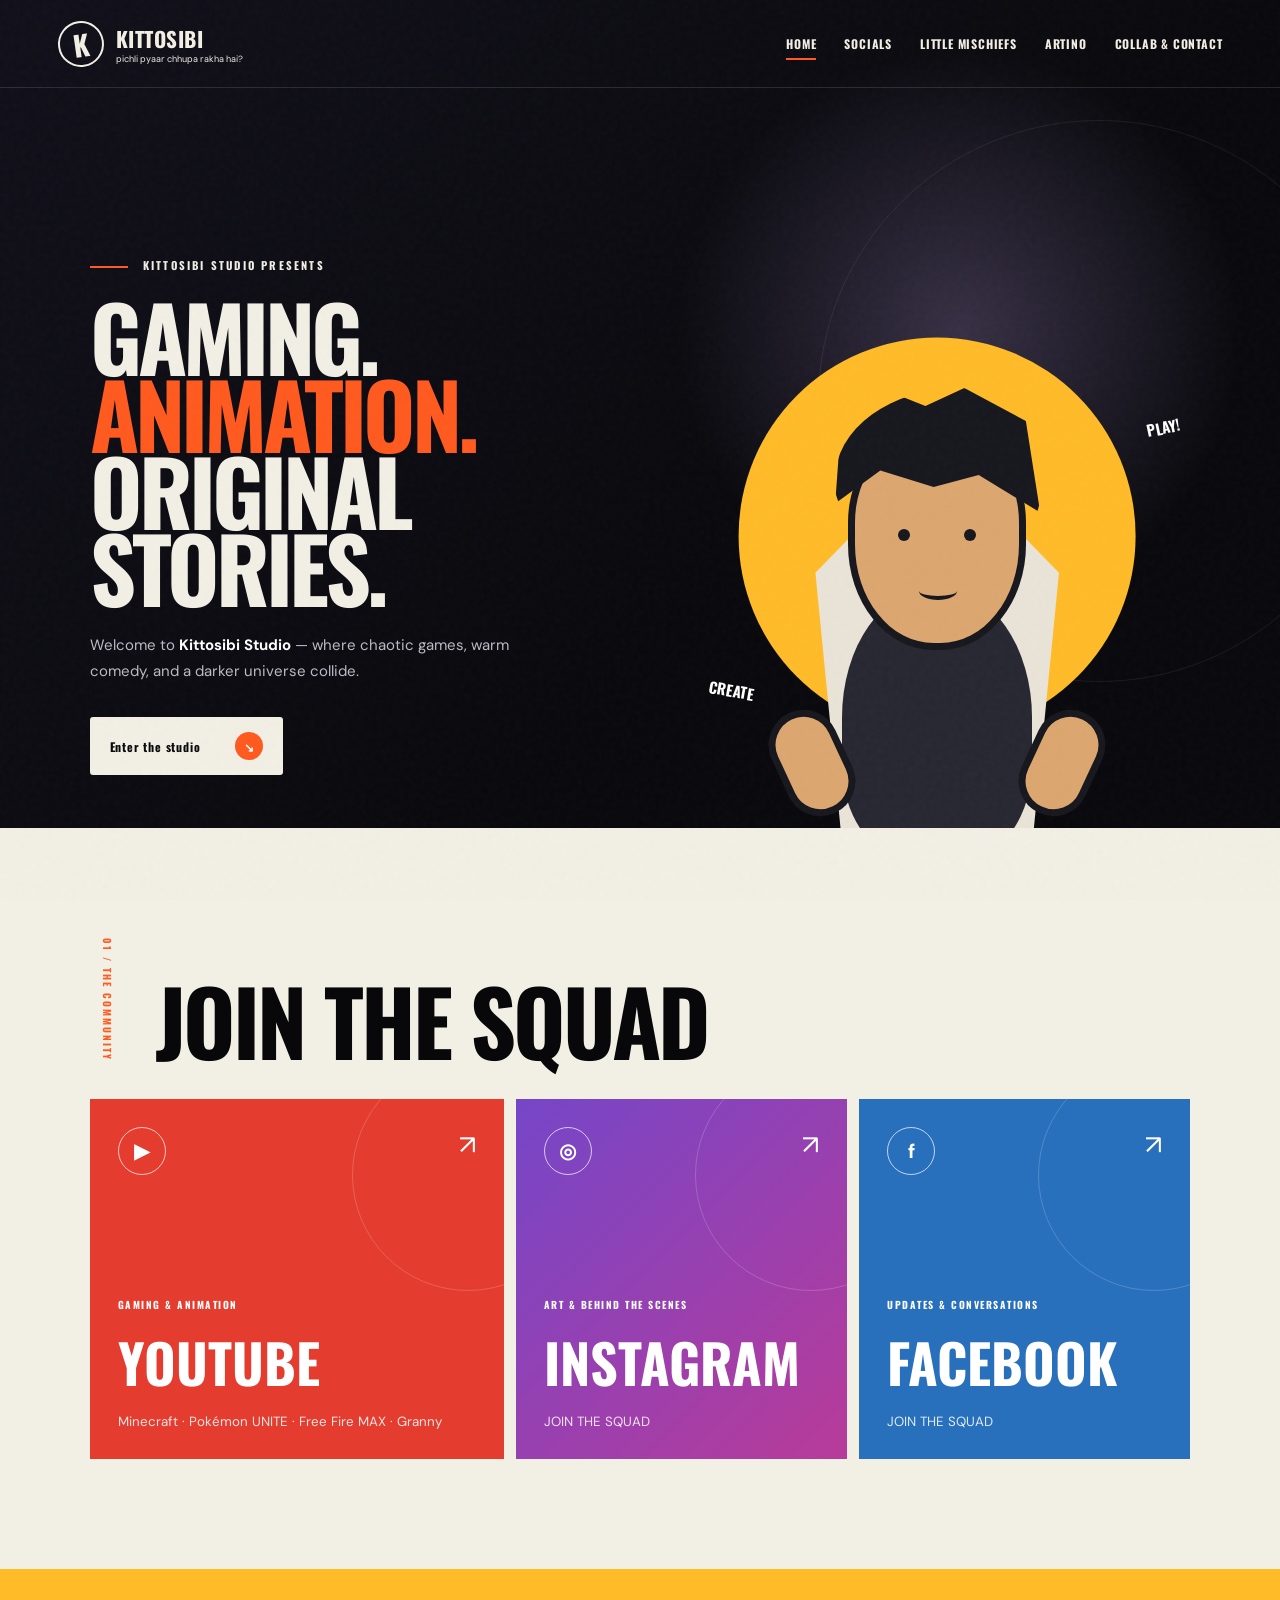
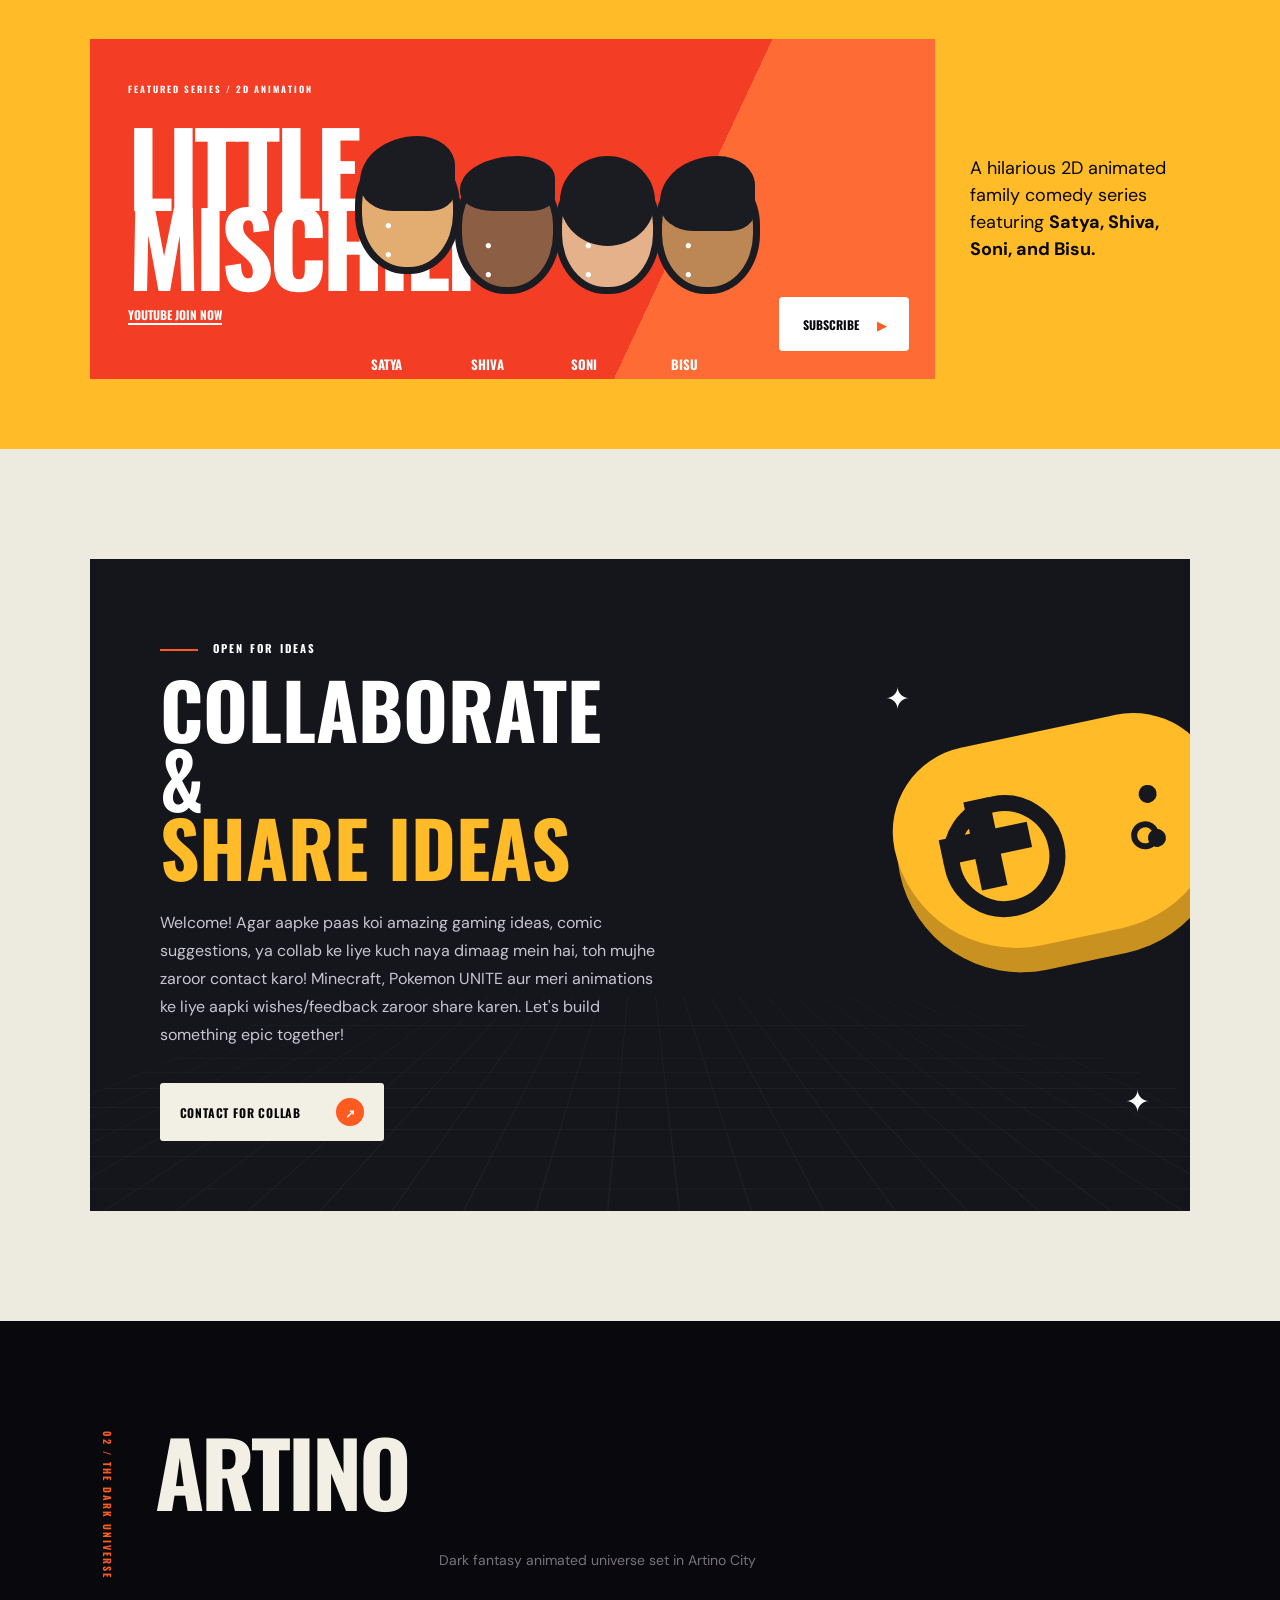
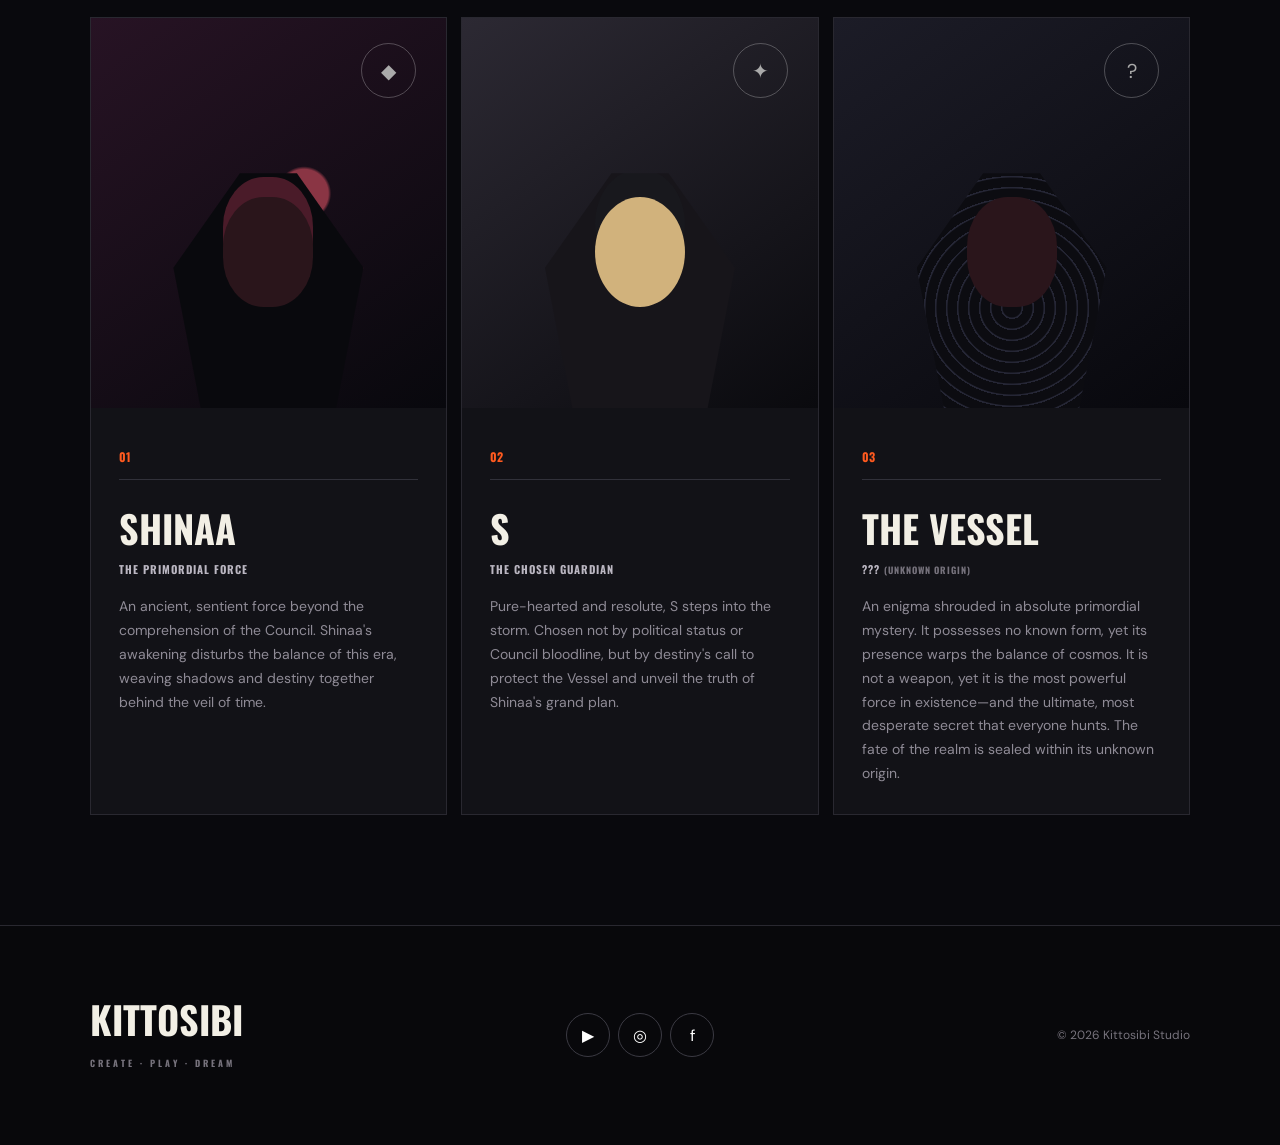
==== index.html @ 73ab4516 "Create a complete responsive KittoSibi Studio portfolio website" ====
<!DOCTYPE html>
<html lang="en">
<head>
  <meta charset="UTF-8" />
  <meta name="viewport" content="width=device-width, initial-scale=1.0" />
  <meta name="theme-color" content="#08080b" />
  <meta name="description" content="Kittosibi Studio — gaming, 2D animation and original dark-fantasy stories." />
  <title>KittoSibi Studio</title>
  <link rel="preconnect" href="https://fonts.googleapis.com">
  <link rel="preconnect" href="https://fonts.gstatic.com" crossorigin>
  <link href="https://fonts.googleapis.com/css2?family=DM+Sans:wght@400;500;600;700&family=Oswald:wght@500;600;700&display=swap" rel="stylesheet">
  <link rel="stylesheet" href="styles.css" />
</head>
<body>
  <div class="noise" aria-hidden="true"></div>
  <header class="header" id="top">
    <a class="brand" href="#home" aria-label="KittoSibi home">
      <span class="brand-mark">K</span>
      <span class="brand-copy"><strong>KittoSibi</strong><small>pichli pyaar chhupa rakha hai?</small></span>
    </a>
    <button class="menu-button" type="button" aria-label="Open navigation" aria-expanded="false"><span></span><span></span></button>
    <nav class="nav" aria-label="Primary navigation">
      <a class="active" href="#home">Home</a>
      <a href="#socials">Socials</a>
      <a href="#mischiefs">Little Mischiefs</a>
      <a href="#artino">Artino</a>
      <a href="#collab">Collab &amp; Contact</a>
    </nav>
  </header>

  <main>
    <section class="hero" id="home">
      <div class="hero-orb orb-one"></div><div class="hero-orb orb-two"></div>
      <div class="hero-copy reveal">
        <p class="eyebrow"><span></span> Kittosibi Studio presents</p>
        <h1>GAMING.<br><em>ANIMATION.</em><br>ORIGINAL STORIES.</h1>
        <p class="hero-intro">Welcome to <strong>Kittosibi Studio</strong> — where chaotic games, warm comedy, and a darker universe collide.</p>
        <a class="pill-button" href="#socials">Enter the studio <b>↘</b></a>
      </div>
      <div class="hero-art reveal" aria-label="Illustrated studio character">
        <div class="sun"></div>
        <div class="portrait">
          <div class="hair"></div><div class="face"><span class="eye left"></span><span class="eye right"></span><span class="smile"></span></div>
          <div class="hood"></div>
          <div class="hand hand-left"></div><div class="hand hand-right"></div>
        </div>
        <span class="scribble s1">PLAY!</span><span class="scribble s2">CREATE</span>
      </div>
    </section>

    <section class="socials section" id="socials">
      <div class="section-heading reveal"><p>01 / THE COMMUNITY</p><h2>JOIN THE SQUAD</h2></div>
      <div class="social-grid">
        <a class="social-card youtube reveal" href="https://www.youtube.com/" target="_blank" rel="noopener" aria-label="Kittosibi on YouTube">
          <div class="card-top"><span class="social-icon">▶</span><span class="arrow">↗</span></div>
          <div><p>Gaming &amp; animation</p><h3>YOUTUBE</h3><small>Minecraft · Pokémon UNITE · Free Fire MAX · Granny</small></div>
        </a>
        <a class="social-card instagram reveal" href="https://www.instagram.com/" target="_blank" rel="noopener" aria-label="Kittosibi on Instagram">
          <div class="card-top"><span class="social-icon">◎</span><span class="arrow">↗</span></div>
          <div><p>Art &amp; behind the scenes</p><h3>INSTAGRAM</h3><small>JOIN THE SQUAD</small></div>
        </a>
        <a class="social-card facebook reveal" href="https://www.facebook.com/" target="_blank" rel="noopener" aria-label="Kittosibi on Facebook">
          <div class="card-top"><span class="social-icon">f</span><span class="arrow">↗</span></div>
          <div><p>Updates &amp; conversations</p><h3>FACEBOOK</h3><small>JOIN THE SQUAD</small></div>
        </a>
      </div>
    </section>

    <section class="mischiefs" id="mischiefs">
      <div class="mischief-poster reveal">
        <div class="poster-copy"><p>FEATURED SERIES / 2D ANIMATION</p><h2>LITTLE<br>MISCHIEFS</h2><span>YouTube join now</span></div>
        <div class="poster-faces" aria-hidden="true">
          <div class="mini-character satya"><i></i><b>Satya</b></div><div class="mini-character shiva"><i></i><b>Shiva</b></div><div class="mini-character soni"><i></i><b>Soni</b></div><div class="mini-character bisu"><i></i><b>Bisu</b></div>
        </div>
        <a class="subscribe-button" href="https://www.youtube.com/" target="_blank" rel="noopener">SUBSCRIBE <b>▶</b></a>
      </div>
      <p class="mischief-desc reveal">A hilarious 2D animated family comedy series featuring <strong>Satya, Shiva, Soni, and Bisu.</strong></p>
    </section>

    <section class="collab section" id="collab">
      <div class="collab-card reveal">
        <div class="game-grid" aria-hidden="true"></div>
        <div class="collab-content">
          <p class="eyebrow"><span></span> OPEN FOR IDEAS</p>
          <h2>COLLABORATE &amp;<br><em>SHARE IDEAS</em></h2>
          <p>Welcome! Agar aapke paas koi amazing gaming ideas, comic suggestions, ya collab ke liye kuch naya dimaag mein hai, toh mujhe zaroor contact karo! Minecraft, Pokemon UNITE aur meri animations ke liye aapki wishes/feedback zaroor share karen. Let's build something epic together!</p>
          <button class="light-button" id="open-contact" type="button">CONTACT FOR COLLAB <b>↗</b></button>
        </div>
        <div class="collab-visual" aria-hidden="true"><div class="controller"><span></span><i></i></div><div class="spark s-a">✦</div><div class="spark s-b">✦</div></div>
      </div>
    </section>

    <section class="artino section" id="artino">
      <div class="section-heading dark reveal"><p>02 / THE DARK UNIVERSE</p><h2>ARTINO</h2><span>Dark fantasy animated universe set in Artino City</span></div>
      <div class="story-grid">
        <article class="story-card reveal">
          <div class="story-art shinaa"><span class="rune">◆</span><div class="character-shadow"></div></div>
          <div class="story-info"><p>01</p><h3>SHINAA</h3><h4>The Primordial Force</h4><span>An ancient, sentient force beyond the comprehension of the Council. Shinaa's awakening disturbs the balance of this era, weaving shadows and destiny together behind the veil of time.</span></div>
        </article>
        <article class="story-card reveal">
          <div class="story-art guardian"><span class="rune">✦</span><div class="character-shadow"></div></div>
          <div class="story-info"><p>02</p><h3>S</h3><h4>The Chosen Guardian</h4><span>Pure-hearted and resolute, S steps into the storm. Chosen not by political status or Council bloodline, but by destiny's call to protect the Vessel and unveil the truth of Shinaa's grand plan.</span></div>
        </article>
        <article class="story-card reveal">
          <div class="story-art vessel"><span class="rune">?</span><div class="character-shadow unknown"></div></div>
          <div class="story-info"><p>03</p><h3>THE VESSEL</h3><h4>??? <small>(Unknown Origin)</small></h4><span>An enigma shrouded in absolute primordial mystery. It possesses no known form, yet its presence warps the balance of cosmos. It is not a weapon, yet it is the most powerful force in existence—and the ultimate, most desperate secret that everyone hunts. The fate of the realm is sealed within its unknown origin.</span></div>
        </article>
      </div>
    </section>
  </main>

  <footer>
    <div class="footer-brand"><span>Kittosibi</span><p>CREATE · PLAY · DREAM</p></div>
    <div class="footer-socials"><a href="https://www.youtube.com/" target="_blank" rel="noopener" aria-label="YouTube">▶</a><a href="https://www.instagram.com/" target="_blank" rel="noopener" aria-label="Instagram">◎</a><a href="https://www.facebook.com/" target="_blank" rel="noopener" aria-label="Facebook">f</a></div>
    <p class="copyright">© 2026 Kittosibi Studio</p>
  </footer>

  <dialog class="contact-modal" id="contact-modal">
    <button class="modal-close" type="button" aria-label="Close">×</button>
    <form id="contact-form">
      <p class="eyebrow"><span></span> START A PROJECT</p>
      <h2>LET'S BUILD<br><em>TOGETHER.</em></h2>
      <label>Name<input type="text" name="name" placeholder="Your name" required></label>
      <label>Email<input type="email" name="email" placeholder="you@example.com" required></label>
      <label>Idea<textarea name="message" rows="4" placeholder="Tell me about your idea..." required></textarea></label>
      <button class="light-button" type="submit">SEND THE IDEA <b>↗</b></button>
    </form>
  </dialog>
  <script src="script.js"></script>
</body>
</html>
---- styles.css ----
:root{--ink:#08080b;--cream:#f2efe5;--orange:#ff5a1f;--yellow:#ffbb28;--purple:#8b72ff;--green:#b9cf48}*{box-sizing:border-box}html{scroll-behavior:smooth}body{margin:0;font-family:'DM Sans',sans-serif;color:var(--cream);background:var(--ink);overflow-x:hidden}.noise{position:fixed;inset:0;pointer-events:none;opacity:.035;z-index:20;background-image:url("data:image/svg+xml,%3Csvg viewBox='0 0 180 180' xmlns='http://www.w3.org/2000/svg'%3E%3Cfilter id='n'%3E%3CfeTurbulence type='fractalNoise' baseFrequency='.9' numOctaves='3' stitchTiles='stitch'/%3E%3C/filter%3E%3Crect width='100%25' height='100%25' filter='url(%23n)' opacity='.8'/%3E%3C/svg%3E")}.header{height:88px;padding:0 4.5%;display:flex;align-items:center;justify-content:space-between;position:absolute;z-index:10;width:100%;border-bottom:1px solid rgba(255,255,255,.12)}.brand{color:var(--cream);text-decoration:none;display:flex;align-items:center;gap:12px}.brand-mark{width:46px;height:46px;border:2px solid var(--cream);display:grid;place-items:center;font:700 28px 'Oswald';border-radius:50%;transform:rotate(-8deg)}.brand-copy{display:flex;flex-direction:column}.brand-copy strong{font:700 21px 'Oswald';text-transform:uppercase;letter-spacing:.5px}.brand-copy small{font-size:9px;margin-top:-1px}.nav{display:flex;gap:28px}.nav a{color:var(--cream);text-decoration:none;text-transform:uppercase;font:700 12px 'Oswald';letter-spacing:.8px;position:relative}.nav a:after{content:'';position:absolute;left:0;right:100%;bottom:-8px;height:2px;background:var(--orange);transition:.25s}.nav a:hover:after,.nav a.active:after{right:0}.menu-button{display:none}.hero{min-height:720px;height:92vh;max-height:900px;padding:88px 7% 0;display:grid;grid-template-columns:54% 46%;position:relative;overflow:hidden;background:radial-gradient(circle at 75% 40%,#373045 0,transparent 26%),linear-gradient(135deg,#11101a,#09090d 62%)}.hero:before{content:'';position:absolute;width:560px;height:560px;border:1px solid rgba(255,255,255,.07);border-radius:50%;right:-100px;top:120px}.hero-copy{align-self:center;position:relative;z-index:2}.eyebrow{font:700 11px 'Oswald';letter-spacing:2.2px;text-transform:uppercase}.eyebrow span{display:inline-block;width:38px;height:2px;background:var(--orange);vertical-align:middle;margin-right:10px}.hero h1{font:700 clamp(62px,7vw,110px)/.86 'Oswald';margin:24px 0 28px;letter-spacing:-4px}.hero h1 em{font-style:normal;color:var(--orange)}.hero-intro{max-width:480px;color:#bdbac6;line-height:1.7;font-size:15px}.hero-intro strong{color:white}.pill-button,.light-button{display:inline-flex;align-items:center;justify-content:space-between;gap:35px;margin-top:18px;padding:15px 20px;border:0;border-radius:3px;background:var(--cream);color:var(--ink);text-decoration:none;font:700 12px 'Oswald';letter-spacing:.8px}.pill-button b,.light-button b{width:28px;height:28px;border-radius:50%;background:var(--orange);color:white;display:grid;place-items:center}.hero-art{position:relative;height:100%;align-self:end}.sun{position:absolute;width:min(31vw,430px);aspect-ratio:1;border-radius:50%;background:var(--yellow);left:50%;top:54%;transform:translate(-50%,-50%)}.portrait{position:absolute;width:330px;height:520px;left:50%;bottom:-10px;transform:translateX(-50%);z-index:2}.hood{position:absolute;z-index:1;width:290px;height:390px;left:20px;bottom:0;border-radius:48% 48% 12% 12%;background:#e9e4d7;clip-path:polygon(8% 32%,50% 0,92% 32%,83% 100%,17% 100%)}.hood:after{content:'';position:absolute;width:190px;height:270px;border-radius:48% 48% 35% 35%;background:#272731;left:50px;bottom:-20px}.face{position:absolute;z-index:3;width:178px;height:220px;left:76px;top:112px;border-radius:42% 42% 48% 48%;background:#dca66f;border:7px solid #17171e}.hair{position:absolute;z-index:4;width:205px;height:150px;left:63px;top:70px;border-radius:70% 45% 30% 40%;background:#17171e;clip-path:polygon(3% 20%,22% 0,44% 12%,63% 0,93% 22%,100% 83%,70% 58%,48% 66%,22% 55%,0 77%)}.eye{position:absolute;width:12px;height:12px;background:#17171e;border-radius:50%;top:92px}.eye.left{left:43px}.eye.right{right:43px}.smile{position:absolute;width:38px;height:18px;border-bottom:4px solid #17171e;border-radius:50%;left:64px;top:145px}.hand{position:absolute;z-index:5;width:70px;height:110px;background:#dca66f;border:7px solid #17171e;border-radius:50px}.hand-left{left:5px;bottom:20px;transform:rotate(-25deg)}.hand-right{right:5px;bottom:20px;transform:rotate(25deg)}.scribble{position:absolute;color:white;font:700 15px 'Oswald';transform:rotate(-12deg)}.s1{right:2%;top:35%}.s2{left:5%;bottom:20%;transform:rotate(10deg)}.section{padding:110px 7%}.section-heading{display:flex;align-items:end;gap:30px;margin-bottom:38px}.section-heading p{font:700 10px 'Oswald';letter-spacing:2px;color:var(--orange);writing-mode:vertical-rl}.section-heading h2{font:700 clamp(55px,7vw,92px)/.9 'Oswald';margin:0;letter-spacing:-3px}.socials{background:var(--cream);color:var(--ink)}.social-grid{display:grid;grid-template-columns:1.25fr 1fr 1fr;gap:12px}.social-card{height:360px;color:white;text-decoration:none;padding:28px;display:flex;flex-direction:column;justify-content:space-between;position:relative;overflow:hidden;transition:transform .35s,filter .35s}.social-card:hover{transform:translateY(-8px);filter:saturate(1.15)}.social-card:before{content:'';position:absolute;width:230px;height:230px;border:1px solid rgba(255,255,255,.18);border-radius:50%;right:-80px;top:-40px}.social-card.youtube{background:#e43d2f}.social-card.instagram{background:linear-gradient(135deg,#7546c8,#b83b99)}.social-card.facebook{background:#2970bc}.card-top{display:flex;justify-content:space-between}.social-icon{width:48px;height:48px;border:1px solid rgba(255,255,255,.7);border-radius:50%;display:grid;place-items:center;font-weight:700;font-size:20px}.arrow{font-size:27px}.social-card p{text-transform:uppercase;font:700 10px 'Oswald';letter-spacing:1.5px}.social-card h3{font:700 54px 'Oswald';margin:8px 0}.social-card small{opacity:.85}.mischiefs{background:var(--yellow);color:var(--ink);padding:70px 7%;display:grid;grid-template-columns:1fr 220px;gap:35px;align-items:center}.mischief-poster{min-height:340px;background:linear-gradient(115deg,#f43d25 0 68%,#ff6b34 68%);color:white;position:relative;display:flex;overflow:hidden}.poster-copy{padding:34px 38px;z-index:2}.poster-copy p{font:700 9px 'Oswald';letter-spacing:2px}.poster-copy h2{font:700 clamp(68px,8vw,105px)/.78 'Oswald';letter-spacing:-5px;margin:30px 0 18px}.poster-copy span{text-transform:uppercase;font:700 12px 'Oswald';border-bottom:2px solid white}.poster-faces{position:absolute;right:155px;bottom:-15px;display:flex;align-items:end}.mini-character{width:145px;height:250px;position:relative;margin-left:-45px}.mini-character i{position:absolute;z-index:2;width:105px;height:125px;top:25px;left:20px;border:7px solid #1b1b22;border-radius:45% 45% 48% 48%;background:#e3ad72}.mini-character i:before{content:'';position:absolute;width:95px;height:75px;background:#1b1b22;border-radius:70% 45% 30% 40%;left:-2px;top:-20px}.mini-character i:after{content:'•  •';position:absolute;left:22px;top:55px;font-size:22px;letter-spacing:20px}.mini-character b{position:absolute;bottom:20px;left:36px;font:700 13px 'Oswald';text-transform:uppercase}.satya{height:270px}.shiva i{background:#8c5e43}.shiva i:before{height:55px}.soni i{background:#e4b18a}.soni i:before{height:90px;border-radius:50%}.bisu i{background:#bd8655}.subscribe-button{position:absolute;right:26px;bottom:28px;width:130px;height:54px;border-radius:4px;background:white;color:var(--ink);display:flex;align-items:center;justify-content:center;gap:18px;text-decoration:none;font:700 12px 'Oswald';z-index:4}.subscribe-button b{color:var(--orange)}.mischief-desc{font-size:18px;line-height:1.5}.collab{background:#edeadf;color:var(--ink)}.collab-card{min-height:530px;position:relative;overflow:hidden;background:#15151c;color:white;display:grid;grid-template-columns:58% 42%}.game-grid{position:absolute;inset:0;opacity:.12;background-image:linear-gradient(rgba(255,255,255,.3) 1px,transparent 1px),linear-gradient(90deg,rgba(255,255,255,.3) 1px,transparent 1px);background-size:48px 48px;transform:perspective(500px) rotateX(55deg) scale(1.5);transform-origin:center bottom}.collab-content{padding:70px;position:relative;z-index:2}.collab-content h2{font:700 clamp(52px,6vw,82px)/.9 'Oswald';margin:18px 0 28px}.collab-content h2 em{color:var(--yellow);font-style:normal}.collab-content>p:not(.eyebrow){max-width:610px;color:#c9c6ce;line-height:1.75}.light-button{cursor:pointer}.collab-visual{position:relative}.controller{position:absolute;width:330px;height:210px;background:var(--yellow);border-radius:90px 90px 130px 130px;right:-35px;top:170px;transform:rotate(-12deg);box-shadow:0 25px 0 #c89120}.controller:before{content:'';position:absolute;width:90px;height:90px;border:16px solid #17171e;border-radius:50%;left:45px;top:54px}.controller:after{content:'';position:absolute;width:18px;height:18px;border-radius:50%;background:#17171e;right:62px;top:75px;box-shadow:0 45px #17171e}.controller span{position:absolute;width:26px;height:90px;left:77px;top:54px;background:#17171e}.controller span:after{content:'';position:absolute;width:90px;height:26px;left:-32px;top:32px;background:#17171e}.controller i{position:absolute;width:28px;height:28px;border:6px solid #17171e;border-radius:50%;right:68px;top:110px}.spark{position:absolute;font-size:30px;color:white}.s-a{right:280px;top:120px}.s-b{right:40px;bottom:90px}.artino{background:#09090d}.section-heading.dark{align-items:start}.section-heading.dark h2{color:var(--cream)}.section-heading.dark span{align-self:end;padding-bottom:10px;color:#77727c;font-size:14px}.story-grid{display:grid;grid-template-columns:repeat(3,1fr);gap:14px}.story-card{background:#121217;border:1px solid #292830;min-width:0}.story-art{height:390px;position:relative;overflow:hidden}.shinaa{background:radial-gradient(circle at 60% 45%,#8a3544 0 8%,transparent 9%),linear-gradient(145deg,#271324,#08080d)}.guardian{background:radial-gradient(circle at 50% 50%,#bda46e 0 5%,transparent 6%),linear-gradient(145deg,#2c2933,#0a0a0e)}.vessel{background:radial-gradient(circle at 50% 45%,#64677f 0 5%,transparent 6%),linear-gradient(145deg,#1c1c27,#08080d)}.rune{position:absolute;right:30px;top:25px;width:55px;height:55px;border:1px solid rgba(255,255,255,.25);display:grid;place-items:center;border-radius:50%;color:#aaa;font-size:20px}.character-shadow{position:absolute;width:190px;height:270px;left:50%;bottom:-35px;transform:translateX(-50%);background:#09090d;clip-path:polygon(35% 0,65% 0,100% 35%,82% 100%,18% 100%,0 35%);filter:drop-shadow(0 0 25px rgba(255,82,82,.25))}.character-shadow:before{content:'';position:absolute;width:90px;height:110px;left:50px;top:24px;border-radius:45%;background:#2a151b}.shinaa .character-shadow:before{box-shadow:0 -20px 0 #4a1b29}.guardian .character-shadow{background:#17151a}.guardian .character-shadow:before{background:#d1b27c;border-radius:50%;box-shadow:0 -28px 0 #18181d}.unknown{background:repeating-radial-gradient(circle,#0c0c11 0 9px,#252635 10px 11px);filter:none}.story-info{padding:28px;min-height:300px}.story-info>p{color:var(--orange);font:700 12px 'Oswald';border-bottom:1px solid #31313a;padding-bottom:14px}.story-info h3{font:700 38px 'Oswald';margin:20px 0 0}.story-info h4{color:#bbb7c2;text-transform:uppercase;font:700 11px 'Oswald';letter-spacing:1px;margin:5px 0 18px}.story-info h4 small{color:#77737d}.story-info span{color:#8f8b96;font-size:14px;line-height:1.7}footer{min-height:220px;padding:55px 7%;display:grid;grid-template-columns:1fr auto 1fr;align-items:center;border-top:1px solid #292830}.footer-brand>span{font:700 38px 'Oswald';text-transform:uppercase}.footer-brand p{font:700 9px 'Oswald';letter-spacing:3px;color:#77737d}.footer-socials{display:flex;gap:8px}.footer-socials a{width:44px;height:44px;border:1px solid #3b3a43;border-radius:50%;display:grid;place-items:center;color:white;text-decoration:none}.copyright{justify-self:end;color:#77737d;font-size:12px}.contact-modal{width:min(560px,calc(100% - 32px));border:0;padding:0;background:#15151c;color:white}.contact-modal::backdrop{background:rgba(0,0,0,.82);backdrop-filter:blur(8px)}.contact-modal form{padding:48px}.contact-modal h2{font:700 52px/.9 'Oswald';margin:18px 0 28px}.contact-modal h2 em{color:var(--orange);font-style:normal}.contact-modal label{display:block;color:#aaa7b1;font-size:12px;margin:14px 0}.contact-modal input,.contact-modal textarea{width:100%;margin-top:7px;border:1px solid #383840;background:#0d0d12;color:white;padding:14px;font:14px 'DM Sans';outline:none}.contact-modal input:focus,.contact-modal textarea:focus{border-color:var(--orange)}.modal-close{position:absolute;right:18px;top:14px;width:38px;height:38px;border:1px solid #44444d;border-radius:50%;background:transparent;color:white;font-size:24px;cursor:pointer}.reveal{opacity:0;transform:translateY(24px);transition:opacity .75s ease,transform .75s ease}.reveal.visible{opacity:1;transform:translateY(0)}@media(max-width:900px){.header{height:72px}.brand-copy small{display:none}.menu-button{display:flex;width:42px;height:42px;border:1px solid rgba(255,255,255,.25);border-radius:50%;background:transparent;align-items:center;justify-content:center;flex-direction:column;gap:6px}.menu-button span{width:17px;height:2px;background:white}.nav{display:none;position:absolute;top:72px;left:0;width:100%;background:#111116;padding:25px 7%;flex-direction:column}.nav.open{display:flex}.hero{height:auto;min-height:720px;grid-template-columns:1fr 42%;padding-left:5%;padding-right:5%}.hero h1{font-size:64px}.portrait{width:280px}.social-grid{grid-template-columns:1fr 1fr}.social-card.youtube{grid-column:1/-1}.mischiefs{grid-template-columns:1fr}.mischief-desc{max-width:500px}.collab-card{grid-template-columns:65% 35%}.collab-content{padding:45px}.story-grid{grid-template-columns:1fr}.story-card{display:grid;grid-template-columns:42% 58%}.story-art{height:360px}.story-info{min-height:360px}.footer-brand>span{font-size:30px}}@media(max-width:600px){.header{padding:0 20px}.hero{min-height:670px;display:block;padding:120px 20px 0}.hero h1{font-size:52px;letter-spacing:-2px}.hero-intro{max-width:330px}.hero-art{height:360px;width:60%;position:absolute;right:-25px;bottom:-25px;opacity:.48}.sun{width:300px}.portrait{height:400px;transform:translateX(-50%) scale(.72);transform-origin:bottom}.section{padding:75px 20px}.section-heading{gap:14px}.section-heading h2{font-size:52px}.social-grid{grid-template-columns:1fr}.social-card,.social-card.youtube{grid-column:auto;height:260px}.social-card h3{font-size:46px}.mischiefs{padding:30px 20px}.mischief-poster{min-height:390px}.poster-copy{padding:28px 22px}.poster-copy h2{font-size:65px}.poster-faces{right:20px;transform:scale(.75);transform-origin:bottom right}.subscribe-button{right:18px}.collab-card{display:block;min-height:650px}.collab-content{padding:38px 24px}.collab-content h2{font-size:48px}.collab-content>p:not(.eyebrow){font-size:14px}.collab-visual{position:absolute;right:-80px;bottom:-50px;width:300px;height:300px}.controller{width:260px;height:170px}.section-heading.dark{flex-wrap:wrap}.section-heading.dark span{width:100%;padding-left:42px}.story-card{display:block}.story-art{height:330px}.story-info{min-height:0}.story-info h3{font-size:34px}footer{grid-template-columns:1fr auto;padding:45px 20px}.copyright{grid-column:1/-1;justify-self:start}.contact-modal form{padding:42px 24px}.contact-modal h2{font-size:44px}}@media(prefers-reduced-motion:reduce){html{scroll-behavior:auto}.reveal{opacity:1;transform:none;transition:none}}
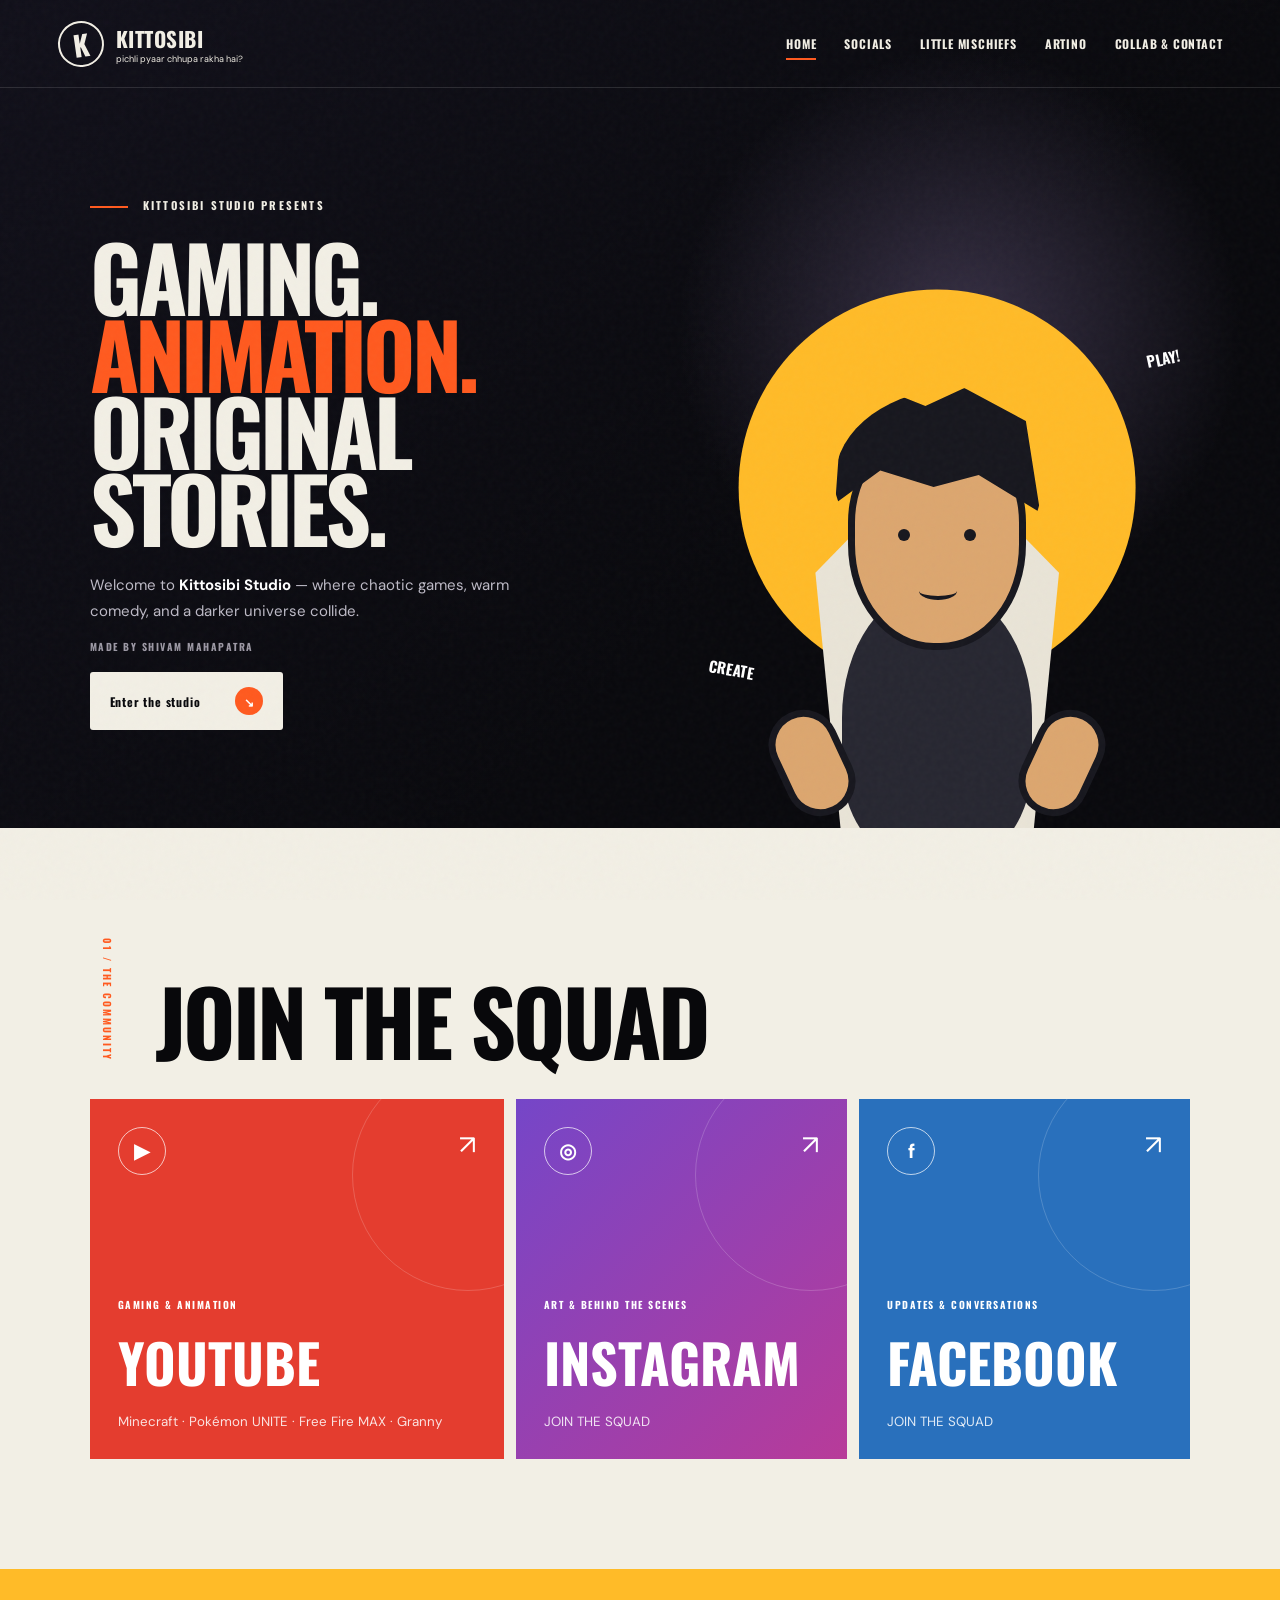
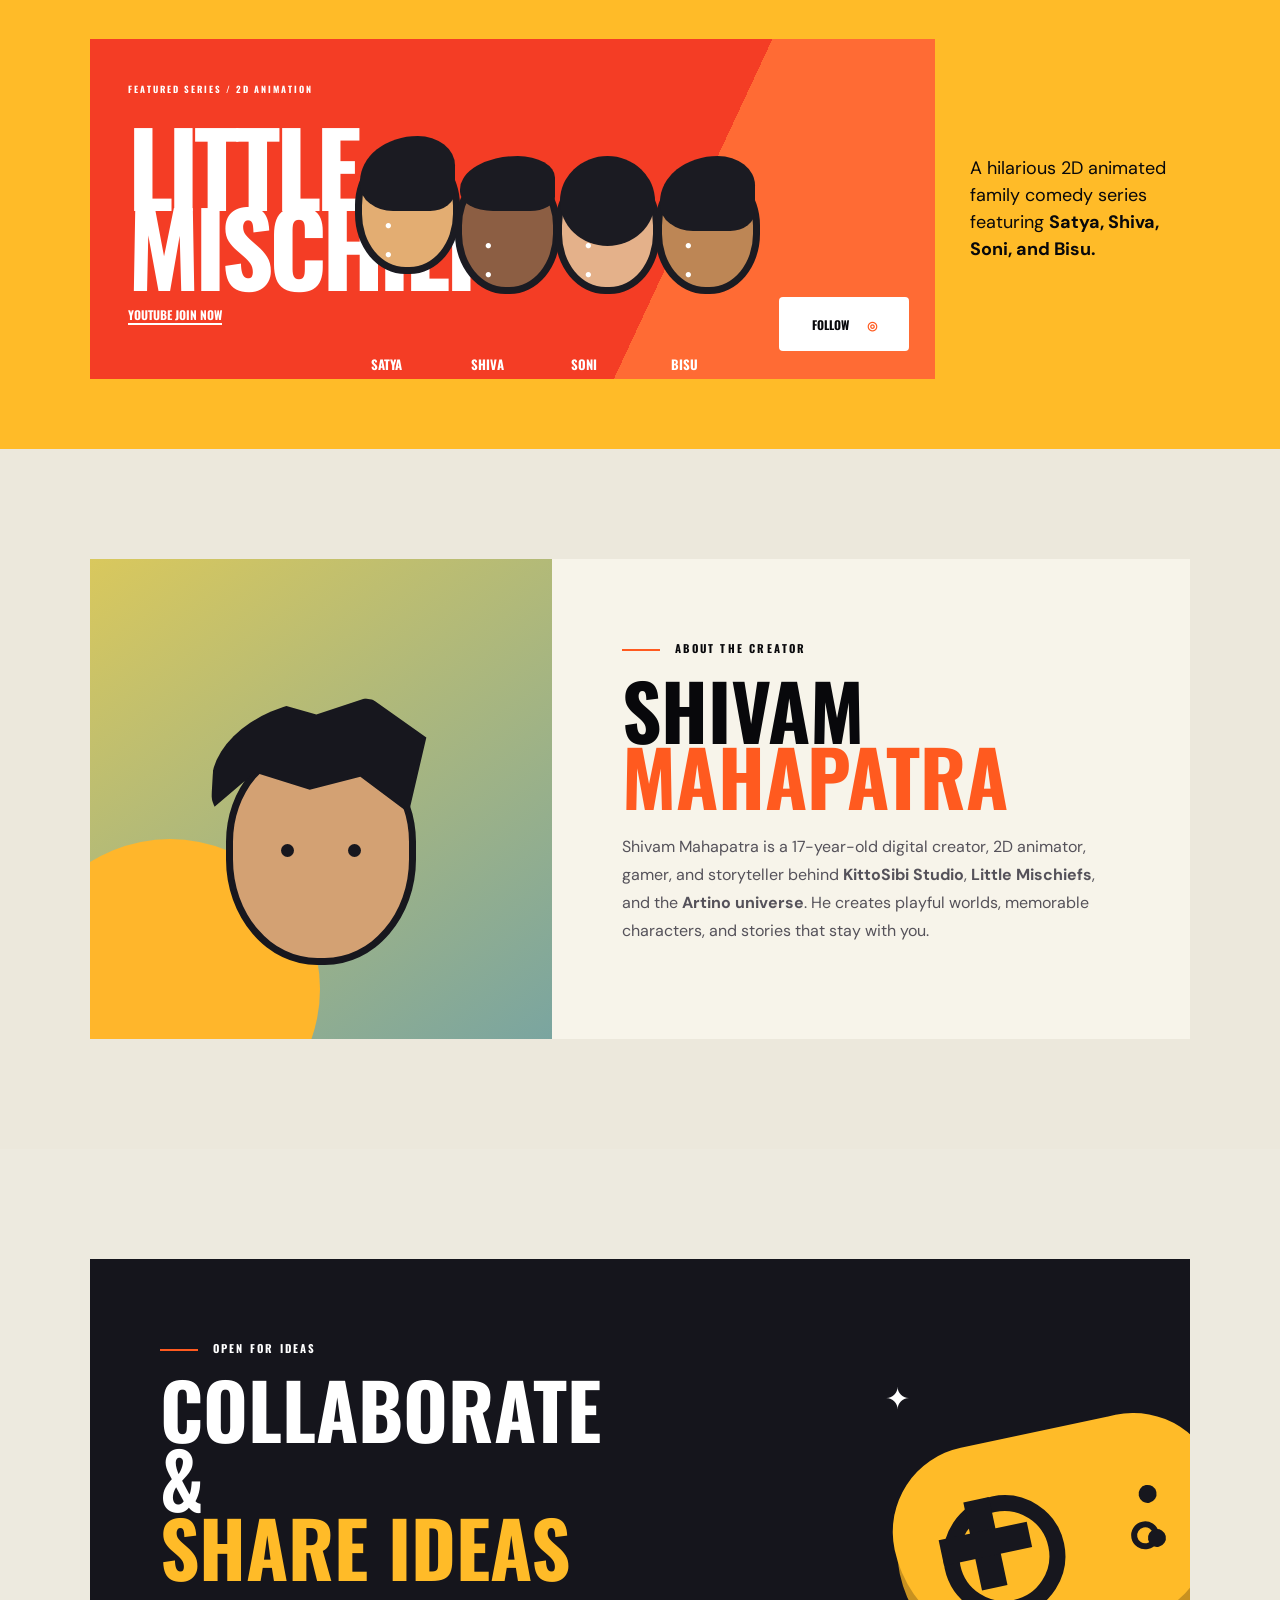
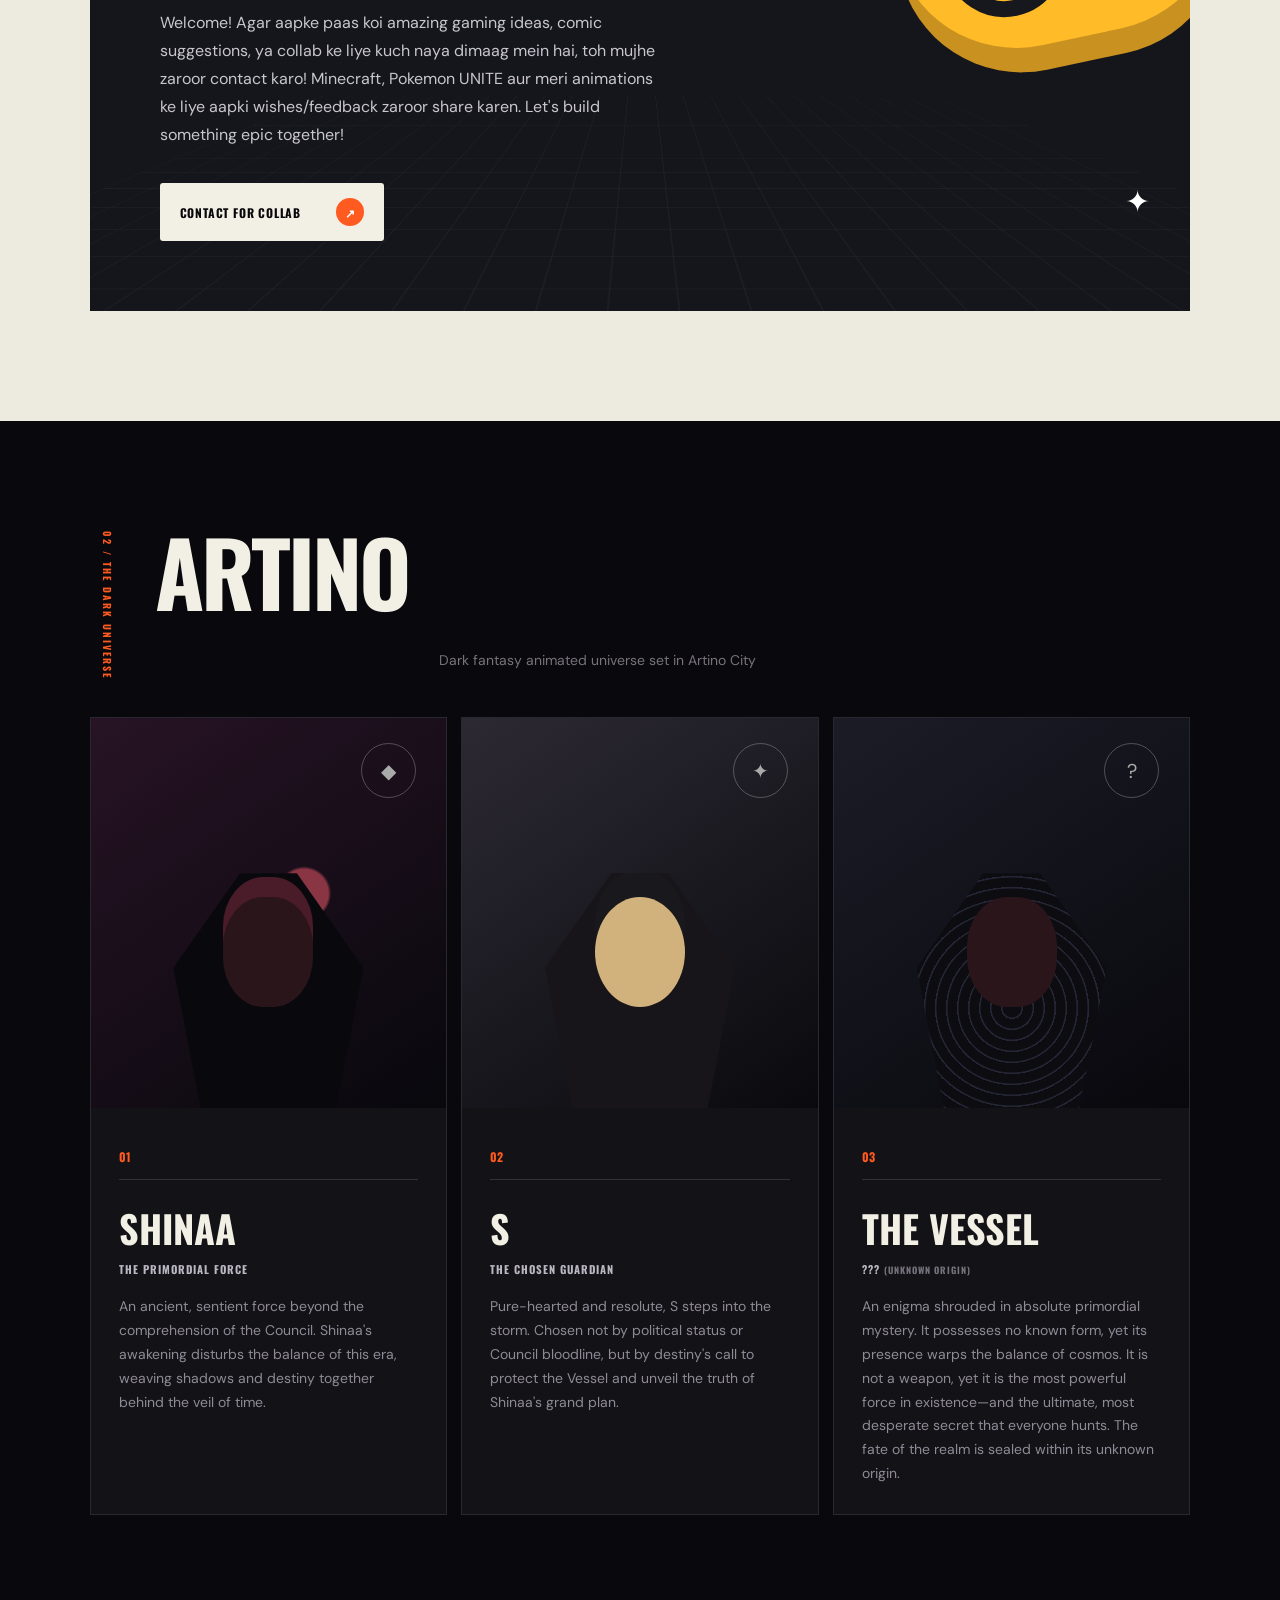
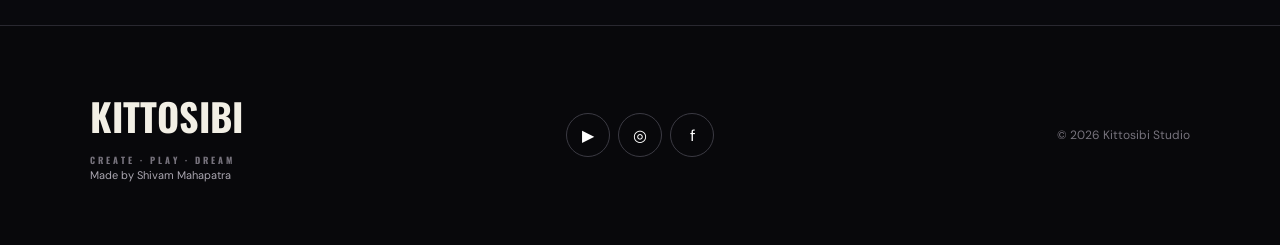
==== commit 019942ae: "Add creator section, update all requested links and contact fields" ====
--- a/index.html
+++ b/index.html
@@ -30,12 +30,12 @@
 
   <main>
     <section class="hero" id="home">
-      <div class="hero-orb orb-one"></div><div class="hero-orb orb-two"></div>
       <div class="hero-copy reveal">
         <p class="eyebrow"><span></span> Kittosibi Studio presents</p>
         <h1>GAMING.<br><em>ANIMATION.</em><br>ORIGINAL STORIES.</h1>
         <p class="hero-intro">Welcome to <strong>Kittosibi Studio</strong> — where chaotic games, warm comedy, and a darker universe collide.</p>
-        <a class="pill-button" href="#socials">Enter the studio <b>↘</b></a>
+        <p class="creator-credit">Made by Shivam Mahapatra</p>
+        <a class="pill-button" href="https://youtube.com/@kittosibi?si=qDBOcvq9oklUJZ8J" target="_blank" rel="noopener">Enter the studio <b>↘</b></a>
       </div>
       <div class="hero-art reveal" aria-label="Illustrated studio character">
         <div class="sun"></div>
@@ -51,15 +51,15 @@
     <section class="socials section" id="socials">
       <div class="section-heading reveal"><p>01 / THE COMMUNITY</p><h2>JOIN THE SQUAD</h2></div>
       <div class="social-grid">
-        <a class="social-card youtube reveal" href="https://www.youtube.com/" target="_blank" rel="noopener" aria-label="Kittosibi on YouTube">
+        <a class="social-card youtube reveal" href="https://youtube.com/@kittosibi?si=qDBOcvq9oklUJZ8J" target="_blank" rel="noopener" aria-label="Kittosibi on YouTube">
           <div class="card-top"><span class="social-icon">▶</span><span class="arrow">↗</span></div>
           <div><p>Gaming &amp; animation</p><h3>YOUTUBE</h3><small>Minecraft · Pokémon UNITE · Free Fire MAX · Granny</small></div>
         </a>
-        <a class="social-card instagram reveal" href="https://www.instagram.com/" target="_blank" rel="noopener" aria-label="Kittosibi on Instagram">
+        <a class="social-card instagram reveal" href="https://www.instagram.com/kittosibi?utm_source=qr&amp;lqvp=a3N6Znh2MTMza3Vo" target="_blank" rel="noopener" aria-label="Kittosibi on Instagram">
           <div class="card-top"><span class="social-icon">◎</span><span class="arrow">↗</span></div>
           <div><p>Art &amp; behind the scenes</p><h3>INSTAGRAM</h3><small>JOIN THE SQUAD</small></div>
         </a>
-        <a class="social-card facebook reveal" href="https://www.facebook.com/" target="_blank" rel="noopener" aria-label="Kittosibi on Facebook">
+        <a class="social-card facebook reveal" href="https://www.facebook.com/share/1AxgPjXWNH/" target="_blank" rel="noopener" aria-label="Kittosibi on Facebook">
           <div class="card-top"><span class="social-icon">f</span><span class="arrow">↗</span></div>
           <div><p>Updates &amp; conversations</p><h3>FACEBOOK</h3><small>JOIN THE SQUAD</small></div>
         </a>
@@ -72,9 +72,23 @@
         <div class="poster-faces" aria-hidden="true">
           <div class="mini-character satya"><i></i><b>Satya</b></div><div class="mini-character shiva"><i></i><b>Shiva</b></div><div class="mini-character soni"><i></i><b>Soni</b></div><div class="mini-character bisu"><i></i><b>Bisu</b></div>
         </div>
-        <a class="subscribe-button" href="https://www.youtube.com/" target="_blank" rel="noopener">SUBSCRIBE <b>▶</b></a>
+        <a class="subscribe-button" href="https://www.instagram.com/satya_mischiefs?dmpr=anEzZXFxNnp4ZXQz" target="_blank" rel="noopener">FOLLOW <b>◎</b></a>
       </div>
       <p class="mischief-desc reveal">A hilarious 2D animated family comedy series featuring <strong>Satya, Shiva, Soni, and Bisu.</strong></p>
+    </section>
+
+    <section class="about section" id="about">
+      <div class="about-card reveal">
+        <div class="about-art" aria-label="Stylized portrait of Shivam Mahapatra">
+          <div class="about-sun"></div>
+          <div class="about-avatar"><div class="avatar-hair"></div><div class="avatar-face"><i></i><i></i></div></div>
+        </div>
+        <div class="about-copy">
+          <p class="eyebrow"><span></span> ABOUT THE CREATOR</p>
+          <h2>SHIVAM<br><em>MAHAPATRA</em></h2>
+          <p>Shivam Mahapatra is a 17-year-old digital creator, 2D animator, gamer, and storyteller behind <strong>KittoSibi Studio</strong>, <strong>Little Mischiefs</strong>, and the <strong>Artino universe</strong>. He creates playful worlds, memorable characters, and stories that stay with you.</p>
+        </div>
+      </div>
     </section>
 
     <section class="collab section" id="collab">
@@ -110,8 +124,8 @@
   </main>
 
   <footer>
-    <div class="footer-brand"><span>Kittosibi</span><p>CREATE · PLAY · DREAM</p></div>
-    <div class="footer-socials"><a href="https://www.youtube.com/" target="_blank" rel="noopener" aria-label="YouTube">▶</a><a href="https://www.instagram.com/" target="_blank" rel="noopener" aria-label="Instagram">◎</a><a href="https://www.facebook.com/" target="_blank" rel="noopener" aria-label="Facebook">f</a></div>
+    <div class="footer-brand"><span>Kittosibi</span><p>CREATE · PLAY · DREAM</p><small>Made by Shivam Mahapatra</small></div>
+    <div class="footer-socials"><a href="https://youtube.com/@kittosibi?si=qDBOcvq9oklUJZ8J" target="_blank" rel="noopener" aria-label="YouTube">▶</a><a href="https://www.instagram.com/kittosibi?utm_source=qr&amp;lqvp=a3N6Znh2MTMza3Vo" target="_blank" rel="noopener" aria-label="Instagram">◎</a><a href="https://www.facebook.com/share/1AxgPjXWNH/" target="_blank" rel="noopener" aria-label="Facebook">f</a></div>
     <p class="copyright">© 2026 Kittosibi Studio</p>
   </footer>
 
@@ -122,6 +136,8 @@
       <h2>LET'S BUILD<br><em>TOGETHER.</em></h2>
       <label>Name<input type="text" name="name" placeholder="Your name" required></label>
       <label>Email<input type="email" name="email" placeholder="you@example.com" required></label>
+      <label>Mobile Number<input type="tel" name="mobile" placeholder="Your mobile number" required></label>
+      <label>Country<input type="text" name="country" placeholder="Your country" required></label>
       <label>Idea<textarea name="message" rows="4" placeholder="Tell me about your idea..." required></textarea></label>
       <button class="light-button" type="submit">SEND THE IDEA <b>↗</b></button>
     </form>
--- a/styles.css
+++ b/styles.css
@@ -1 +1 @@
-:root{--ink:#08080b;--cream:#f2efe5;--orange:#ff5a1f;--yellow:#ffbb28;--purple:#8b72ff;--green:#b9cf48}*{box-sizing:border-box}html{scroll-behavior:smooth}body{margin:0;font-family:'DM Sans',sans-serif;color:var(--cream);background:var(--ink);overflow-x:hidden}.noise{position:fixed;inset:0;pointer-events:none;opacity:.035;z-index:20;background-image:url("data:image/svg+xml,%3Csvg viewBox='0 0 180 180' xmlns='http://www.w3.org/2000/svg'%3E%3Cfilter id='n'%3E%3CfeTurbulence type='fractalNoise' baseFrequency='.9' numOctaves='3' stitchTiles='stitch'/%3E%3C/filter%3E%3Crect width='100%25' height='100%25' filter='url(%23n)' opacity='.8'/%3E%3C/svg%3E")}.header{height:88px;padding:0 4.5%;display:flex;align-items:center;justify-content:space-between;position:absolute;z-index:10;width:100%;border-bottom:1px solid rgba(255,255,255,.12)}.brand{color:var(--cream);text-decoration:none;display:flex;align-items:center;gap:12px}.brand-mark{width:46px;height:46px;border:2px solid var(--cream);display:grid;place-items:center;font:700 28px 'Oswald';border-radius:50%;transform:rotate(-8deg)}.brand-copy{display:flex;flex-direction:column}.brand-copy strong{font:700 21px 'Oswald';text-transform:uppercase;letter-spacing:.5px}.brand-copy small{font-size:9px;margin-top:-1px}.nav{display:flex;gap:28px}.nav a{color:var(--cream);text-decoration:none;text-transform:uppercase;font:700 12px 'Oswald';letter-spacing:.8px;position:relative}.nav a:after{content:'';position:absolute;left:0;right:100%;bottom:-8px;height:2px;background:var(--orange);transition:.25s}.nav a:hover:after,.nav a.active:after{right:0}.menu-button{display:none}.hero{min-height:720px;height:92vh;max-height:900px;padding:88px 7% 0;display:grid;grid-template-columns:54% 46%;position:relative;overflow:hidden;background:radial-gradient(circle at 75% 40%,#373045 0,transparent 26%),linear-gradient(135deg,#11101a,#09090d 62%)}.hero:before{content:'';position:absolute;width:560px;height:560px;border:1px solid rgba(255,255,255,.07);border-radius:50%;right:-100px;top:120px}.hero-copy{align-self:center;position:relative;z-index:2}.eyebrow{font:700 11px 'Oswald';letter-spacing:2.2px;text-transform:uppercase}.eyebrow span{display:inline-block;width:38px;height:2px;background:var(--orange);vertical-align:middle;margin-right:10px}.hero h1{font:700 clamp(62px,7vw,110px)/.86 'Oswald';margin:24px 0 28px;letter-spacing:-4px}.hero h1 em{font-style:normal;color:var(--orange)}.hero-intro{max-width:480px;color:#bdbac6;line-height:1.7;font-size:15px}.hero-intro strong{color:white}.pill-button,.light-button{display:inline-flex;align-items:center;justify-content:space-between;gap:35px;margin-top:18px;padding:15px 20px;border:0;border-radius:3px;background:var(--cream);color:var(--ink);text-decoration:none;font:700 12px 'Oswald';letter-spacing:.8px}.pill-button b,.light-button b{width:28px;height:28px;border-radius:50%;background:var(--orange);color:white;display:grid;place-items:center}.hero-art{position:relative;height:100%;align-self:end}.sun{position:absolute;width:min(31vw,430px);aspect-ratio:1;border-radius:50%;background:var(--yellow);left:50%;top:54%;transform:translate(-50%,-50%)}.portrait{position:absolute;width:330px;height:520px;left:50%;bottom:-10px;transform:translateX(-50%);z-index:2}.hood{position:absolute;z-index:1;width:290px;height:390px;left:20px;bottom:0;border-radius:48% 48% 12% 12%;background:#e9e4d7;clip-path:polygon(8% 32%,50% 0,92% 32%,83% 100%,17% 100%)}.hood:after{content:'';position:absolute;width:190px;height:270px;border-radius:48% 48% 35% 35%;background:#272731;left:50px;bottom:-20px}.face{position:absolute;z-index:3;width:178px;height:220px;left:76px;top:112px;border-radius:42% 42% 48% 48%;background:#dca66f;border:7px solid #17171e}.hair{position:absolute;z-index:4;width:205px;height:150px;left:63px;top:70px;border-radius:70% 45% 30% 40%;background:#17171e;clip-path:polygon(3% 20%,22% 0,44% 12%,63% 0,93% 22%,100% 83%,70% 58%,48% 66%,22% 55%,0 77%)}.eye{position:absolute;width:12px;height:12px;background:#17171e;border-radius:50%;top:92px}.eye.left{left:43px}.eye.right{right:43px}.smile{position:absolute;width:38px;height:18px;border-bottom:4px solid #17171e;border-radius:50%;left:64px;top:145px}.hand{position:absolute;z-index:5;width:70px;height:110px;background:#dca66f;border:7px solid #17171e;border-radius:50px}.hand-left{left:5px;bottom:20px;transform:rotate(-25deg)}.hand-right{right:5px;bottom:20px;transform:rotate(25deg)}.scribble{position:absolute;color:white;font:700 15px 'Oswald';transform:rotate(-12deg)}.s1{right:2%;top:35%}.s2{left:5%;bottom:20%;transform:rotate(10deg)}.section{padding:110px 7%}.section-heading{display:flex;align-items:end;gap:30px;margin-bottom:38px}.section-heading p{font:700 10px 'Oswald';letter-spacing:2px;color:var(--orange);writing-mode:vertical-rl}.section-heading h2{font:700 clamp(55px,7vw,92px)/.9 'Oswald';margin:0;letter-spacing:-3px}.socials{background:var(--cream);color:var(--ink)}.social-grid{display:grid;grid-template-columns:1.25fr 1fr 1fr;gap:12px}.social-card{height:360px;color:white;text-decoration:none;padding:28px;display:flex;flex-direction:column;justify-content:space-between;position:relative;overflow:hidden;transition:transform .35s,filter .35s}.social-card:hover{transform:translateY(-8px);filter:saturate(1.15)}.social-card:before{content:'';position:absolute;width:230px;height:230px;border:1px solid rgba(255,255,255,.18);border-radius:50%;right:-80px;top:-40px}.social-card.youtube{background:#e43d2f}.social-card.instagram{background:linear-gradient(135deg,#7546c8,#b83b99)}.social-card.facebook{background:#2970bc}.card-top{display:flex;justify-content:space-between}.social-icon{width:48px;height:48px;border:1px solid rgba(255,255,255,.7);border-radius:50%;display:grid;place-items:center;font-weight:700;font-size:20px}.arrow{font-size:27px}.social-card p{text-transform:uppercase;font:700 10px 'Oswald';letter-spacing:1.5px}.social-card h3{font:700 54px 'Oswald';margin:8px 0}.social-card small{opacity:.85}.mischiefs{background:var(--yellow);color:var(--ink);padding:70px 7%;display:grid;grid-template-columns:1fr 220px;gap:35px;align-items:center}.mischief-poster{min-height:340px;background:linear-gradient(115deg,#f43d25 0 68%,#ff6b34 68%);color:white;position:relative;display:flex;overflow:hidden}.poster-copy{padding:34px 38px;z-index:2}.poster-copy p{font:700 9px 'Oswald';letter-spacing:2px}.poster-copy h2{font:700 clamp(68px,8vw,105px)/.78 'Oswald';letter-spacing:-5px;margin:30px 0 18px}.poster-copy span{text-transform:uppercase;font:700 12px 'Oswald';border-bottom:2px solid white}.poster-faces{position:absolute;right:155px;bottom:-15px;display:flex;align-items:end}.mini-character{width:145px;height:250px;position:relative;margin-left:-45px}.mini-character i{position:absolute;z-index:2;width:105px;height:125px;top:25px;left:20px;border:7px solid #1b1b22;border-radius:45% 45% 48% 48%;background:#e3ad72}.mini-character i:before{content:'';position:absolute;width:95px;height:75px;background:#1b1b22;border-radius:70% 45% 30% 40%;left:-2px;top:-20px}.mini-character i:after{content:'•  •';position:absolute;left:22px;top:55px;font-size:22px;letter-spacing:20px}.mini-character b{position:absolute;bottom:20px;left:36px;font:700 13px 'Oswald';text-transform:uppercase}.satya{height:270px}.shiva i{background:#8c5e43}.shiva i:before{height:55px}.soni i{background:#e4b18a}.soni i:before{height:90px;border-radius:50%}.bisu i{background:#bd8655}.subscribe-button{position:absolute;right:26px;bottom:28px;width:130px;height:54px;border-radius:4px;background:white;color:var(--ink);display:flex;align-items:center;justify-content:center;gap:18px;text-decoration:none;font:700 12px 'Oswald';z-index:4}.subscribe-button b{color:var(--orange)}.mischief-desc{font-size:18px;line-height:1.5}.collab{background:#edeadf;color:var(--ink)}.collab-card{min-height:530px;position:relative;overflow:hidden;background:#15151c;color:white;display:grid;grid-template-columns:58% 42%}.game-grid{position:absolute;inset:0;opacity:.12;background-image:linear-gradient(rgba(255,255,255,.3) 1px,transparent 1px),linear-gradient(90deg,rgba(255,255,255,.3) 1px,transparent 1px);background-size:48px 48px;transform:perspective(500px) rotateX(55deg) scale(1.5);transform-origin:center bottom}.collab-content{padding:70px;position:relative;z-index:2}.collab-content h2{font:700 clamp(52px,6vw,82px)/.9 'Oswald';margin:18px 0 28px}.collab-content h2 em{color:var(--yellow);font-style:normal}.collab-content>p:not(.eyebrow){max-width:610px;color:#c9c6ce;line-height:1.75}.light-button{cursor:pointer}.collab-visual{position:relative}.controller{position:absolute;width:330px;height:210px;background:var(--yellow);border-radius:90px 90px 130px 130px;right:-35px;top:170px;transform:rotate(-12deg);box-shadow:0 25px 0 #c89120}.controller:before{content:'';position:absolute;width:90px;height:90px;border:16px solid #17171e;border-radius:50%;left:45px;top:54px}.controller:after{content:'';position:absolute;width:18px;height:18px;border-radius:50%;background:#17171e;right:62px;top:75px;box-shadow:0 45px #17171e}.controller span{position:absolute;width:26px;height:90px;left:77px;top:54px;background:#17171e}.controller span:after{content:'';position:absolute;width:90px;height:26px;left:-32px;top:32px;background:#17171e}.controller i{position:absolute;width:28px;height:28px;border:6px solid #17171e;border-radius:50%;right:68px;top:110px}.spark{position:absolute;font-size:30px;color:white}.s-a{right:280px;top:120px}.s-b{right:40px;bottom:90px}.artino{background:#09090d}.section-heading.dark{align-items:start}.section-heading.dark h2{color:var(--cream)}.section-heading.dark span{align-self:end;padding-bottom:10px;color:#77727c;font-size:14px}.story-grid{display:grid;grid-template-columns:repeat(3,1fr);gap:14px}.story-card{background:#121217;border:1px solid #292830;min-width:0}.story-art{height:390px;position:relative;overflow:hidden}.shinaa{background:radial-gradient(circle at 60% 45%,#8a3544 0 8%,transparent 9%),linear-gradient(145deg,#271324,#08080d)}.guardian{background:radial-gradient(circle at 50% 50%,#bda46e 0 5%,transparent 6%),linear-gradient(145deg,#2c2933,#0a0a0e)}.vessel{background:radial-gradient(circle at 50% 45%,#64677f 0 5%,transparent 6%),linear-gradient(145deg,#1c1c27,#08080d)}.rune{position:absolute;right:30px;top:25px;width:55px;height:55px;border:1px solid rgba(255,255,255,.25);display:grid;place-items:center;border-radius:50%;color:#aaa;font-size:20px}.character-shadow{position:absolute;width:190px;height:270px;left:50%;bottom:-35px;transform:translateX(-50%);background:#09090d;clip-path:polygon(35% 0,65% 0,100% 35%,82% 100%,18% 100%,0 35%);filter:drop-shadow(0 0 25px rgba(255,82,82,.25))}.character-shadow:before{content:'';position:absolute;width:90px;height:110px;left:50px;top:24px;border-radius:45%;background:#2a151b}.shinaa .character-shadow:before{box-shadow:0 -20px 0 #4a1b29}.guardian .character-shadow{background:#17151a}.guardian .character-shadow:before{background:#d1b27c;border-radius:50%;box-shadow:0 -28px 0 #18181d}.unknown{background:repeating-radial-gradient(circle,#0c0c11 0 9px,#252635 10px 11px);filter:none}.story-info{padding:28px;min-height:300px}.story-info>p{color:var(--orange);font:700 12px 'Oswald';border-bottom:1px solid #31313a;padding-bottom:14px}.story-info h3{font:700 38px 'Oswald';margin:20px 0 0}.story-info h4{color:#bbb7c2;text-transform:uppercase;font:700 11px 'Oswald';letter-spacing:1px;margin:5px 0 18px}.story-info h4 small{color:#77737d}.story-info span{color:#8f8b96;font-size:14px;line-height:1.7}footer{min-height:220px;padding:55px 7%;display:grid;grid-template-columns:1fr auto 1fr;align-items:center;border-top:1px solid #292830}.footer-brand>span{font:700 38px 'Oswald';text-transform:uppercase}.footer-brand p{font:700 9px 'Oswald';letter-spacing:3px;color:#77737d}.footer-socials{display:flex;gap:8px}.footer-socials a{width:44px;height:44px;border:1px solid #3b3a43;border-radius:50%;display:grid;place-items:center;color:white;text-decoration:none}.copyright{justify-self:end;color:#77737d;font-size:12px}.contact-modal{width:min(560px,calc(100% - 32px));border:0;padding:0;background:#15151c;color:white}.contact-modal::backdrop{background:rgba(0,0,0,.82);backdrop-filter:blur(8px)}.contact-modal form{padding:48px}.contact-modal h2{font:700 52px/.9 'Oswald';margin:18px 0 28px}.contact-modal h2 em{color:var(--orange);font-style:normal}.contact-modal label{display:block;color:#aaa7b1;font-size:12px;margin:14px 0}.contact-modal input,.contact-modal textarea{width:100%;margin-top:7px;border:1px solid #383840;background:#0d0d12;color:white;padding:14px;font:14px 'DM Sans';outline:none}.contact-modal input:focus,.contact-modal textarea:focus{border-color:var(--orange)}.modal-close{position:absolute;right:18px;top:14px;width:38px;height:38px;border:1px solid #44444d;border-radius:50%;background:transparent;color:white;font-size:24px;cursor:pointer}.reveal{opacity:0;transform:translateY(24px);transition:opacity .75s ease,transform .75s ease}.reveal.visible{opacity:1;transform:translateY(0)}@media(max-width:900px){.header{height:72px}.brand-copy small{display:none}.menu-button{display:flex;width:42px;height:42px;border:1px solid rgba(255,255,255,.25);border-radius:50%;background:transparent;align-items:center;justify-content:center;flex-direction:column;gap:6px}.menu-button span{width:17px;height:2px;background:white}.nav{display:none;position:absolute;top:72px;left:0;width:100%;background:#111116;padding:25px 7%;flex-direction:column}.nav.open{display:flex}.hero{height:auto;min-height:720px;grid-template-columns:1fr 42%;padding-left:5%;padding-right:5%}.hero h1{font-size:64px}.portrait{width:280px}.social-grid{grid-template-columns:1fr 1fr}.social-card.youtube{grid-column:1/-1}.mischiefs{grid-template-columns:1fr}.mischief-desc{max-width:500px}.collab-card{grid-template-columns:65% 35%}.collab-content{padding:45px}.story-grid{grid-template-columns:1fr}.story-card{display:grid;grid-template-columns:42% 58%}.story-art{height:360px}.story-info{min-height:360px}.footer-brand>span{font-size:30px}}@media(max-width:600px){.header{padding:0 20px}.hero{min-height:670px;display:block;padding:120px 20px 0}.hero h1{font-size:52px;letter-spacing:-2px}.hero-intro{max-width:330px}.hero-art{height:360px;width:60%;position:absolute;right:-25px;bottom:-25px;opacity:.48}.sun{width:300px}.portrait{height:400px;transform:translateX(-50%) scale(.72);transform-origin:bottom}.section{padding:75px 20px}.section-heading{gap:14px}.section-heading h2{font-size:52px}.social-grid{grid-template-columns:1fr}.social-card,.social-card.youtube{grid-column:auto;height:260px}.social-card h3{font-size:46px}.mischiefs{padding:30px 20px}.mischief-poster{min-height:390px}.poster-copy{padding:28px 22px}.poster-copy h2{font-size:65px}.poster-faces{right:20px;transform:scale(.75);transform-origin:bottom right}.subscribe-button{right:18px}.collab-card{display:block;min-height:650px}.collab-content{padding:38px 24px}.collab-content h2{font-size:48px}.collab-content>p:not(.eyebrow){font-size:14px}.collab-visual{position:absolute;right:-80px;bottom:-50px;width:300px;height:300px}.controller{width:260px;height:170px}.section-heading.dark{flex-wrap:wrap}.section-heading.dark span{width:100%;padding-left:42px}.story-card{display:block}.story-art{height:330px}.story-info{min-height:0}.story-info h3{font-size:34px}footer{grid-template-columns:1fr auto;padding:45px 20px}.copyright{grid-column:1/-1;justify-self:start}.contact-modal form{padding:42px 24px}.contact-modal h2{font-size:44px}}@media(prefers-reduced-motion:reduce){html{scroll-behavior:auto}.reveal{opacity:1;transform:none;transition:none}}
+:root{--ink:#08080b;--cream:#f2efe5;--orange:#ff5a1f;--yellow:#ffbb28;--purple:#8b72ff;--green:#b9cf48}*{box-sizing:border-box}html{scroll-behavior:smooth}body{margin:0;font-family:'DM Sans',sans-serif;color:var(--cream);background:var(--ink);overflow-x:hidden}.noise{position:fixed;inset:0;pointer-events:none;opacity:.035;z-index:20;background-image:url("data:image/svg+xml,%3Csvg viewBox='0 0 180 180' xmlns='http://www.w3.org/2000/svg'%3E%3Cfilter id='n'%3E%3CfeTurbulence type='fractalNoise' baseFrequency='.9' numOctaves='3' stitchTiles='stitch'/%3E%3C/filter%3E%3Crect width='100%25' height='100%25' filter='url(%23n)' opacity='.8'/%3E%3C/svg%3E")}.header{height:88px;padding:0 4.5%;display:flex;align-items:center;justify-content:space-between;position:absolute;z-index:10;width:100%;border-bottom:1px solid rgba(255,255,255,.12)}.brand{color:var(--cream);text-decoration:none;display:flex;align-items:center;gap:12px}.brand-mark{width:46px;height:46px;border:2px solid var(--cream);display:grid;place-items:center;font:700 28px 'Oswald';border-radius:50%;transform:rotate(-8deg)}.brand-copy{display:flex;flex-direction:column}.brand-copy strong{font:700 21px 'Oswald';text-transform:uppercase;letter-spacing:.5px}.brand-copy small{font-size:9px;margin-top:-1px}.nav{display:flex;gap:28px}.nav a{color:var(--cream);text-decoration:none;text-transform:uppercase;font:700 12px 'Oswald';letter-spacing:.8px;position:relative}.nav a:after{content:'';position:absolute;left:0;right:100%;bottom:-8px;height:2px;background:var(--orange);transition:.25s}.nav a:hover:after,.nav a.active:after{right:0}.menu-button{display:none}.hero{min-height:720px;height:92vh;max-height:900px;padding:88px 7% 0;display:grid;grid-template-columns:54% 46%;position:relative;overflow:hidden;background:radial-gradient(circle at 75% 40%,#373045 0,transparent 26%),linear-gradient(135deg,#11101a,#09090d 62%)}.hero-copy{align-self:center;position:relative;z-index:2}.eyebrow{font:700 11px 'Oswald';letter-spacing:2.2px;text-transform:uppercase}.eyebrow span{display:inline-block;width:38px;height:2px;background:var(--orange);vertical-align:middle;margin-right:10px}.hero h1{font:700 clamp(62px,7vw,110px)/.86 'Oswald';margin:24px 0 28px;letter-spacing:-4px}.hero h1 em{font-style:normal;color:var(--orange)}.hero-intro{max-width:480px;color:#bdbac6;line-height:1.7;font-size:15px}.hero-intro strong{color:white}.creator-credit{font:700 10px 'Oswald';letter-spacing:1.5px;text-transform:uppercase;color:#9d99a5;margin:12px 0 0}.pill-button,.light-button{display:inline-flex;align-items:center;justify-content:space-between;gap:35px;margin-top:18px;padding:15px 20px;border:0;border-radius:3px;background:var(--cream);color:var(--ink);text-decoration:none;font:700 12px 'Oswald';letter-spacing:.8px}.pill-button b,.light-button b{width:28px;height:28px;border-radius:50%;background:var(--orange);color:white;display:grid;place-items:center}.hero-art{position:relative;height:100%;align-self:end}.sun{position:absolute;width:min(31vw,430px);aspect-ratio:1;border-radius:50%;background:var(--yellow);left:50%;top:54%;transform:translate(-50%,-50%)}.portrait{position:absolute;width:330px;height:520px;left:50%;bottom:-10px;transform:translateX(-50%);z-index:2}.hood{position:absolute;z-index:1;width:290px;height:390px;left:20px;bottom:0;border-radius:48% 48% 12% 12%;background:#e9e4d7;clip-path:polygon(8% 32%,50% 0,92% 32%,83% 100%,17% 100%)}.hood:after{content:'';position:absolute;width:190px;height:270px;border-radius:48% 48% 35% 35%;background:#272731;left:50px;bottom:-20px}.face{position:absolute;z-index:3;width:178px;height:220px;left:76px;top:112px;border-radius:42% 42% 48% 48%;background:#dca66f;border:7px solid #17171e}.hair{position:absolute;z-index:4;width:205px;height:150px;left:63px;top:70px;border-radius:70% 45% 30% 40%;background:#17171e;clip-path:polygon(3% 20%,22% 0,44% 12%,63% 0,93% 22%,100% 83%,70% 58%,48% 66%,22% 55%,0 77%)}.eye{position:absolute;width:12px;height:12px;background:#17171e;border-radius:50%;top:92px}.eye.left{left:43px}.eye.right{right:43px}.smile{position:absolute;width:38px;height:18px;border-bottom:4px solid #17171e;border-radius:50%;left:64px;top:145px}.hand{position:absolute;z-index:5;width:70px;height:110px;background:#dca66f;border:7px solid #17171e;border-radius:50px}.hand-left{left:5px;bottom:20px;transform:rotate(-25deg)}.hand-right{right:5px;bottom:20px;transform:rotate(25deg)}.scribble{position:absolute;color:white;font:700 15px 'Oswald';transform:rotate(-12deg)}.s1{right:2%;top:35%}.s2{left:5%;bottom:20%;transform:rotate(10deg)}.section{padding:110px 7%}.section-heading{display:flex;align-items:end;gap:30px;margin-bottom:38px}.section-heading p{font:700 10px 'Oswald';letter-spacing:2px;color:var(--orange);writing-mode:vertical-rl}.section-heading h2{font:700 clamp(55px,7vw,92px)/.9 'Oswald';margin:0;letter-spacing:-3px}.socials{background:var(--cream);color:var(--ink)}.social-grid{display:grid;grid-template-columns:1.25fr 1fr 1fr;gap:12px}.social-card{height:360px;color:white;text-decoration:none;padding:28px;display:flex;flex-direction:column;justify-content:space-between;position:relative;overflow:hidden;transition:transform .35s,filter .35s}.social-card:hover{transform:translateY(-8px);filter:saturate(1.15)}.social-card:before{content:'';position:absolute;width:230px;height:230px;border:1px solid rgba(255,255,255,.18);border-radius:50%;right:-80px;top:-40px}.social-card.youtube{background:#e43d2f}.social-card.instagram{background:linear-gradient(135deg,#7546c8,#b83b99)}.social-card.facebook{background:#2970bc}.card-top{display:flex;justify-content:space-between}.social-icon{width:48px;height:48px;border:1px solid rgba(255,255,255,.7);border-radius:50%;display:grid;place-items:center;font-weight:700;font-size:20px}.arrow{font-size:27px}.social-card p{text-transform:uppercase;font:700 10px 'Oswald';letter-spacing:1.5px}.social-card h3{font:700 54px 'Oswald';margin:8px 0}.social-card small{opacity:.85}.mischiefs{background:var(--yellow);color:var(--ink);padding:70px 7%;display:grid;grid-template-columns:1fr 220px;gap:35px;align-items:center}.mischief-poster{min-height:340px;background:linear-gradient(115deg,#f43d25 0 68%,#ff6b34 68%);color:white;position:relative;display:flex;overflow:hidden}.poster-copy{padding:34px 38px;z-index:2}.poster-copy p{font:700 9px 'Oswald';letter-spacing:2px}.poster-copy h2{font:700 clamp(68px,8vw,105px)/.78 'Oswald';letter-spacing:-5px;margin:30px 0 18px}.poster-copy span{text-transform:uppercase;font:700 12px 'Oswald';border-bottom:2px solid white}.poster-faces{position:absolute;right:155px;bottom:-15px;display:flex;align-items:end}.mini-character{width:145px;height:250px;position:relative;margin-left:-45px}.mini-character i{position:absolute;z-index:2;width:105px;height:125px;top:25px;left:20px;border:7px solid #1b1b22;border-radius:45% 45% 48% 48%;background:#e3ad72}.mini-character i:before{content:'';position:absolute;width:95px;height:75px;background:#1b1b22;border-radius:70% 45% 30% 40%;left:-2px;top:-20px}.mini-character i:after{content:'•  •';position:absolute;left:22px;top:55px;font-size:22px;letter-spacing:20px}.mini-character b{position:absolute;bottom:20px;left:36px;font:700 13px 'Oswald';text-transform:uppercase}.satya{height:270px}.shiva i{background:#8c5e43}.shiva i:before{height:55px}.soni i{background:#e4b18a}.soni i:before{height:90px;border-radius:50%}.bisu i{background:#bd8655}.subscribe-button{position:absolute;right:26px;bottom:28px;width:130px;height:54px;border-radius:4px;background:white;color:var(--ink);display:flex;align-items:center;justify-content:center;gap:18px;text-decoration:none;font:700 12px 'Oswald';z-index:4}.subscribe-button b{color:var(--orange)}.mischief-desc{font-size:18px;line-height:1.5}.collab{background:#edeadf;color:var(--ink)}.collab-card{min-height:530px;position:relative;overflow:hidden;background:#15151c;color:white;display:grid;grid-template-columns:58% 42%}.game-grid{position:absolute;inset:0;opacity:.12;background-image:linear-gradient(rgba(255,255,255,.3) 1px,transparent 1px),linear-gradient(90deg,rgba(255,255,255,.3) 1px,transparent 1px);background-size:48px 48px;transform:perspective(500px) rotateX(55deg) scale(1.5);transform-origin:center bottom}.collab-content{padding:70px;position:relative;z-index:2}.collab-content h2{font:700 clamp(52px,6vw,82px)/.9 'Oswald';margin:18px 0 28px}.collab-content h2 em{color:var(--yellow);font-style:normal}.collab-content>p:not(.eyebrow){max-width:610px;color:#c9c6ce;line-height:1.75}.light-button{cursor:pointer}.collab-visual{position:relative}.controller{position:absolute;width:330px;height:210px;background:var(--yellow);border-radius:90px 90px 130px 130px;right:-35px;top:170px;transform:rotate(-12deg);box-shadow:0 25px 0 #c89120}.controller:before{content:'';position:absolute;width:90px;height:90px;border:16px solid #17171e;border-radius:50%;left:45px;top:54px}.controller:after{content:'';position:absolute;width:18px;height:18px;border-radius:50%;background:#17171e;right:62px;top:75px;box-shadow:0 45px #17171e}.controller span{position:absolute;width:26px;height:90px;left:77px;top:54px;background:#17171e}.controller span:after{content:'';position:absolute;width:90px;height:26px;left:-32px;top:32px;background:#17171e}.controller i{position:absolute;width:28px;height:28px;border:6px solid #17171e;border-radius:50%;right:68px;top:110px}.spark{position:absolute;font-size:30px;color:white}.s-a{right:280px;top:120px}.s-b{right:40px;bottom:90px}.artino{background:#09090d}.section-heading.dark{align-items:start}.section-heading.dark h2{color:var(--cream)}.section-heading.dark span{align-self:end;padding-bottom:10px;color:#77727c;font-size:14px}.story-grid{display:grid;grid-template-columns:repeat(3,1fr);gap:14px}.story-card{background:#121217;border:1px solid #292830;min-width:0}.story-art{height:390px;position:relative;overflow:hidden}.shinaa{background:radial-gradient(circle at 60% 45%,#8a3544 0 8%,transparent 9%),linear-gradient(145deg,#271324,#08080d)}.guardian{background:radial-gradient(circle at 50% 50%,#bda46e 0 5%,transparent 6%),linear-gradient(145deg,#2c2933,#0a0a0e)}.vessel{background:radial-gradient(circle at 50% 45%,#64677f 0 5%,transparent 6%),linear-gradient(145deg,#1c1c27,#08080d)}.rune{position:absolute;right:30px;top:25px;width:55px;height:55px;border:1px solid rgba(255,255,255,.25);display:grid;place-items:center;border-radius:50%;color:#aaa;font-size:20px}.character-shadow{position:absolute;width:190px;height:270px;left:50%;bottom:-35px;transform:translateX(-50%);background:#09090d;clip-path:polygon(35% 0,65% 0,100% 35%,82% 100%,18% 100%,0 35%);filter:drop-shadow(0 0 25px rgba(255,82,82,.25))}.character-shadow:before{content:'';position:absolute;width:90px;height:110px;left:50px;top:24px;border-radius:45%;background:#2a151b}.shinaa .character-shadow:before{box-shadow:0 -20px 0 #4a1b29}.guardian .character-shadow{background:#17151a}.guardian .character-shadow:before{background:#d1b27c;border-radius:50%;box-shadow:0 -28px 0 #18181d}.unknown{background:repeating-radial-gradient(circle,#0c0c11 0 9px,#252635 10px 11px);filter:none}.story-info{padding:28px;min-height:300px}.story-info>p{color:var(--orange);font:700 12px 'Oswald';border-bottom:1px solid #31313a;padding-bottom:14px}.story-info h3{font:700 38px 'Oswald';margin:20px 0 0}.story-info h4{color:#bbb7c2;text-transform:uppercase;font:700 11px 'Oswald';letter-spacing:1px;margin:5px 0 18px}.story-info h4 small{color:#77737d}.story-info span{color:#8f8b96;font-size:14px;line-height:1.7}footer{min-height:220px;padding:55px 7%;display:grid;grid-template-columns:1fr auto 1fr;align-items:center;border-top:1px solid #292830}.footer-brand>span{font:700 38px 'Oswald';text-transform:uppercase}.footer-brand p{font:700 9px 'Oswald';letter-spacing:3px;color:#77737d}.footer-brand small{display:block;color:#aaa6b0;font-size:11px;margin-top:-8px}.footer-socials{display:flex;gap:8px}.footer-socials a{width:44px;height:44px;border:1px solid #3b3a43;border-radius:50%;display:grid;place-items:center;color:white;text-decoration:none}.copyright{justify-self:end;color:#77737d;font-size:12px}.contact-modal{width:min(560px,calc(100% - 32px));max-height:90vh;overflow:auto;border:0;padding:0;background:#15151c;color:white}.contact-modal::backdrop{background:rgba(0,0,0,.82);backdrop-filter:blur(8px)}.contact-modal form{padding:48px}.contact-modal h2{font:700 52px/.9 'Oswald';margin:18px 0 28px}.contact-modal h2 em{color:var(--orange);font-style:normal}.contact-modal label{display:block;color:#aaa7b1;font-size:12px;margin:14px 0}.contact-modal input,.contact-modal textarea{width:100%;margin-top:7px;border:1px solid #383840;background:#0d0d12;color:white;padding:14px;font:14px 'DM Sans';outline:none}.contact-modal input:focus,.contact-modal textarea:focus{border-color:var(--orange)}.modal-close{position:absolute;right:18px;top:14px;width:38px;height:38px;border:1px solid #44444d;border-radius:50%;background:transparent;color:white;font-size:24px;cursor:pointer}.reveal{opacity:0;transform:translateY(24px);transition:opacity .75s ease,transform .75s ease}.reveal.visible{opacity:1;transform:translateY(0)}.about{background:#ece8dc;color:var(--ink)}.about-card{display:grid;grid-template-columns:42% 58%;min-height:480px;background:#f7f4ea}.about-art{position:relative;overflow:hidden;background:linear-gradient(145deg,#d9c85d,#7aa5a0)}.about-sun{position:absolute;width:300px;height:300px;border-radius:50%;background:#ffb62b;left:-70px;bottom:-100px}.about-avatar{position:absolute;width:260px;height:380px;left:50%;bottom:-10px;transform:translateX(-50%)}.avatar-hair{position:absolute;z-index:3;width:220px;height:145px;left:20px;top:28px;border-radius:70% 45% 35% 40%;background:#17171e;clip-path:polygon(2% 25%,20% 0,48% 12%,72% 0,98% 28%,90% 80%,68% 55%,45% 64%,20% 52%,0 78%)}.avatar-face{position:absolute;z-index:2;width:190px;height:220px;left:35px;top:76px;border:7px solid #17171e;border-radius:44% 44% 48% 48%;background:#d3a173}.avatar-face i{position:absolute;width:13px;height:13px;top:92px;border-radius:50%;background:#17171e}.avatar-face i:first-child{left:48px}.avatar-face i:last-child{right:48px}.about-copy{padding:70px}.about-copy h2{font:700 clamp(52px,6vw,82px)/.86 'Oswald';margin:20px 0 25px}.about-copy h2 em{color:var(--orange);font-style:normal}.about-copy>p:last-child{max-width:620px;line-height:1.75;color:#55525a}@media(max-width:900px){.header{height:72px}.brand-copy small{display:none}.menu-button{display:flex;width:42px;height:42px;border:1px solid rgba(255,255,255,.25);border-radius:50%;background:transparent;align-items:center;justify-content:center;flex-direction:column;gap:6px}.menu-button span{width:17px;height:2px;background:white}.nav{display:none;position:absolute;top:72px;left:0;width:100%;background:#111116;padding:25px 7%;flex-direction:column}.nav.open{display:flex}.hero{height:auto;min-height:720px;grid-template-columns:1fr 42%;padding-left:5%;padding-right:5%}.hero h1{font-size:64px}.portrait{width:280px}.social-grid{grid-template-columns:1fr 1fr}.social-card.youtube{grid-column:1/-1}.mischiefs{grid-template-columns:1fr}.mischief-desc{max-width:500px}.collab-card{grid-template-columns:65% 35%}.collab-content{padding:45px}.story-grid{grid-template-columns:1fr}.story-card{display:grid;grid-template-columns:42% 58%}.story-art{height:360px}.story-info{min-height:360px}.footer-brand>span{font-size:30px}.about-card{grid-template-columns:38% 62%}.about-copy{padding:50px}}@media(max-width:600px){.header{padding:0 20px}.hero{min-height:670px;display:block;padding:120px 20px 0}.hero h1{font-size:52px;letter-spacing:-2px}.hero-intro{max-width:330px}.hero-art{height:360px;width:60%;position:absolute;right:-25px;bottom:-25px;opacity:.48}.sun{width:300px}.portrait{height:400px;transform:translateX(-50%) scale(.72);transform-origin:bottom}.section{padding:75px 20px}.section-heading{gap:14px}.section-heading h2{font-size:52px}.social-grid{grid-template-columns:1fr}.social-card,.social-card.youtube{grid-column:auto;height:260px}.social-card h3{font-size:46px}.mischiefs{padding:30px 20px}.mischief-poster{min-height:390px}.poster-copy{padding:28px 22px}.poster-copy h2{font-size:65px}.poster-faces{right:20px;transform:scale(.75);transform-origin:bottom right}.subscribe-button{right:18px}.about-card{display:block}.about-art{height:360px}.about-copy{padding:38px 24px}.about-copy h2{font-size:48px}.collab-card{display:block;min-height:650px}.collab-content{padding:38px 24px}.collab-content h2{font-size:48px}.collab-content>p:not(.eyebrow){font-size:14px}.collab-visual{position:absolute;right:-80px;bottom:-50px;width:300px;height:300px}.controller{width:260px;height:170px}.section-heading.dark{flex-wrap:wrap}.section-heading.dark span{width:100%;padding-left:42px}.story-card{display:block}.story-art{height:330px}.story-info{min-height:0}.story-info h3{font-size:34px}footer{grid-template-columns:1fr auto;padding:45px 20px}.copyright{grid-column:1/-1;justify-self:start}.contact-modal form{padding:42px 24px}.contact-modal h2{font-size:44px}}@media(prefers-reduced-motion:reduce){html{scroll-behavior:auto}.reveal{opacity:1;transform:none;transition:none}}
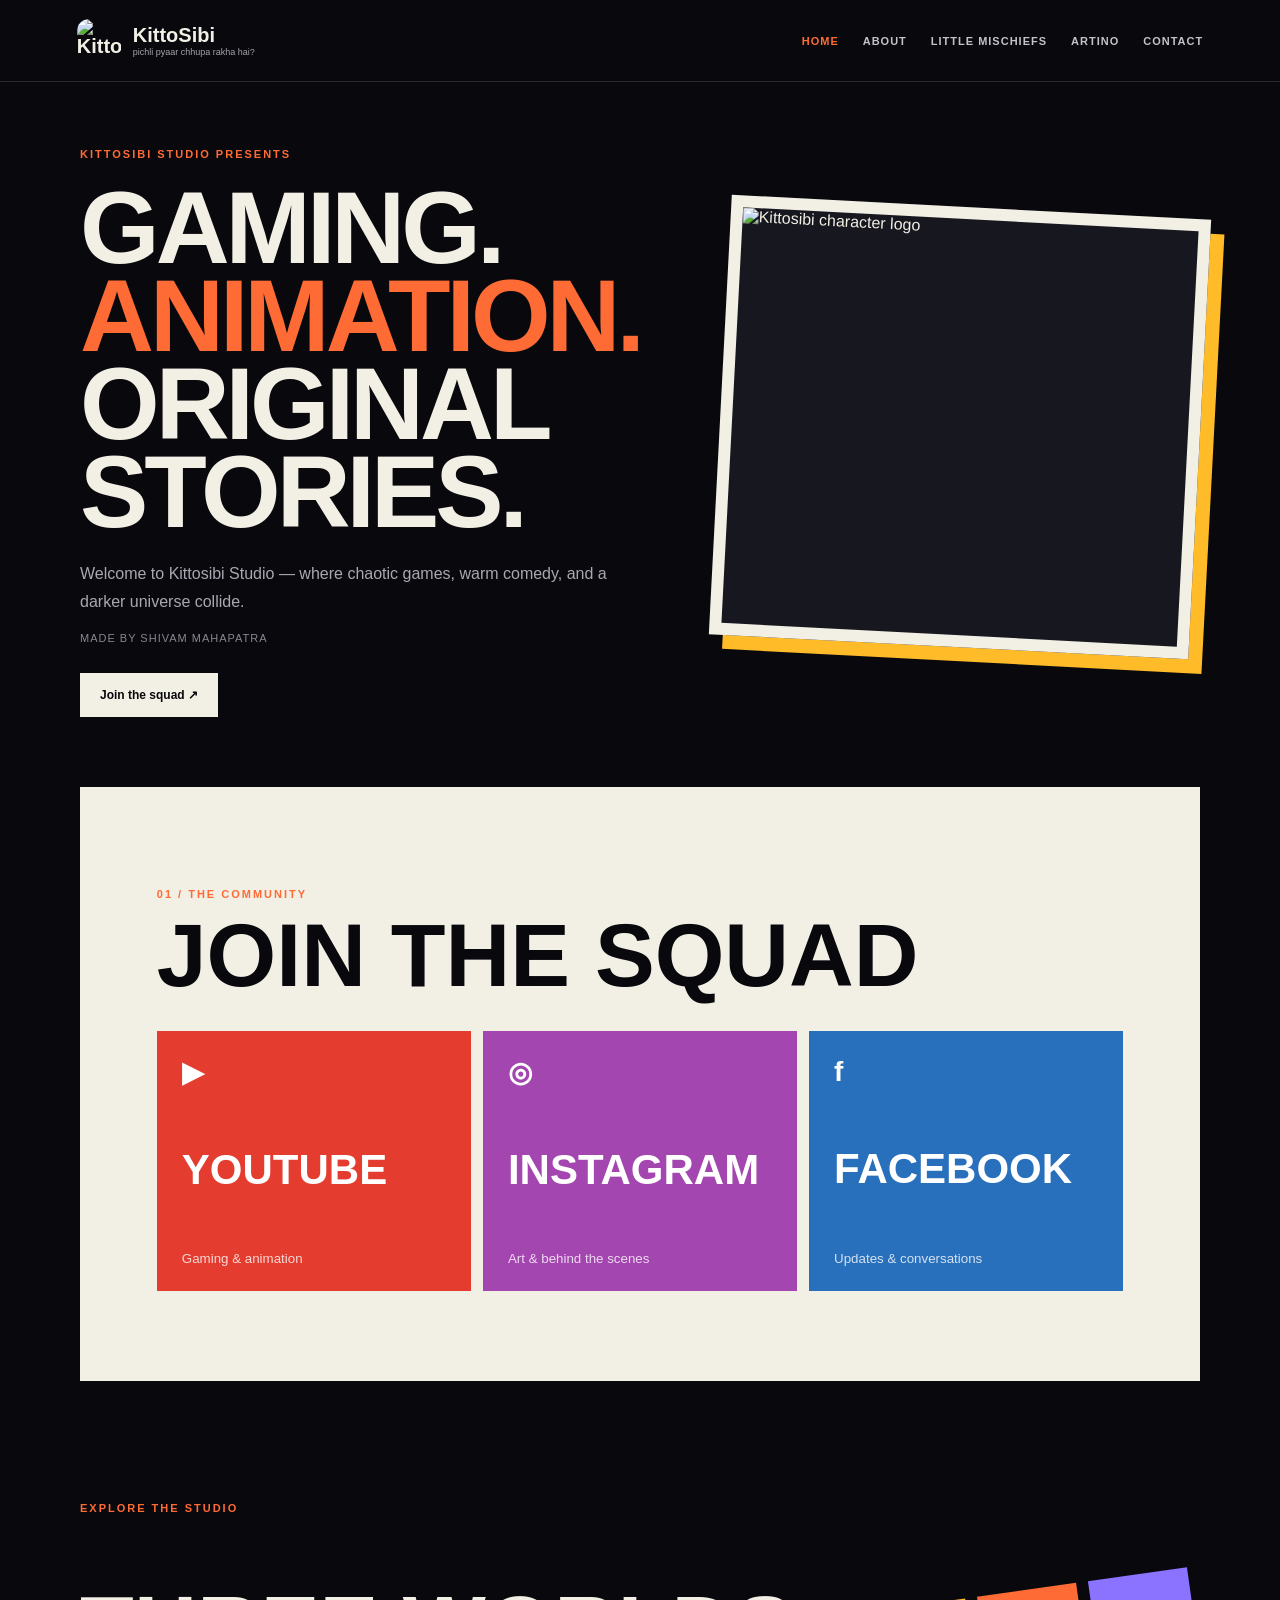
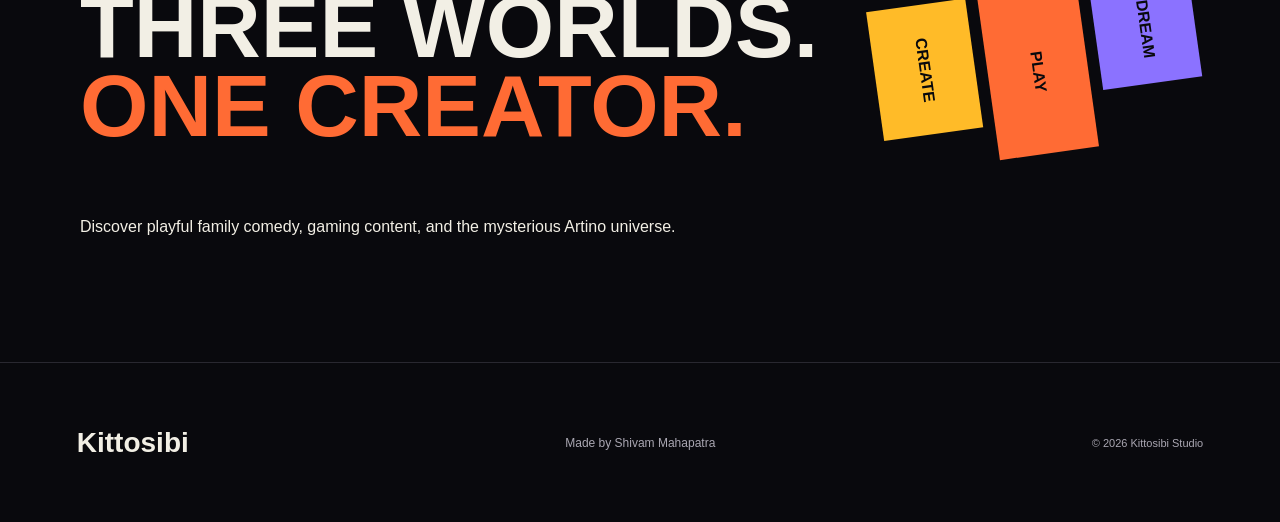
==== commit 494cb32e: "Refactor KittoSibi portfolio into linked pages with image asset paths" ====
--- a/index.html
+++ b/index.html
@@ -1,147 +1 @@
-<!DOCTYPE html>
-<html lang="en">
-<head>
-  <meta charset="UTF-8" />
-  <meta name="viewport" content="width=device-width, initial-scale=1.0" />
-  <meta name="theme-color" content="#08080b" />
-  <meta name="description" content="Kittosibi Studio — gaming, 2D animation and original dark-fantasy stories." />
-  <title>KittoSibi Studio</title>
-  <link rel="preconnect" href="https://fonts.googleapis.com">
-  <link rel="preconnect" href="https://fonts.gstatic.com" crossorigin>
-  <link href="https://fonts.googleapis.com/css2?family=DM+Sans:wght@400;500;600;700&family=Oswald:wght@500;600;700&display=swap" rel="stylesheet">
-  <link rel="stylesheet" href="styles.css" />
-</head>
-<body>
-  <div class="noise" aria-hidden="true"></div>
-  <header class="header" id="top">
-    <a class="brand" href="#home" aria-label="KittoSibi home">
-      <span class="brand-mark">K</span>
-      <span class="brand-copy"><strong>KittoSibi</strong><small>pichli pyaar chhupa rakha hai?</small></span>
-    </a>
-    <button class="menu-button" type="button" aria-label="Open navigation" aria-expanded="false"><span></span><span></span></button>
-    <nav class="nav" aria-label="Primary navigation">
-      <a class="active" href="#home">Home</a>
-      <a href="#socials">Socials</a>
-      <a href="#mischiefs">Little Mischiefs</a>
-      <a href="#artino">Artino</a>
-      <a href="#collab">Collab &amp; Contact</a>
-    </nav>
-  </header>
-
-  <main>
-    <section class="hero" id="home">
-      <div class="hero-copy reveal">
-        <p class="eyebrow"><span></span> Kittosibi Studio presents</p>
-        <h1>GAMING.<br><em>ANIMATION.</em><br>ORIGINAL STORIES.</h1>
-        <p class="hero-intro">Welcome to <strong>Kittosibi Studio</strong> — where chaotic games, warm comedy, and a darker universe collide.</p>
-        <p class="creator-credit">Made by Shivam Mahapatra</p>
-        <a class="pill-button" href="https://youtube.com/@kittosibi?si=qDBOcvq9oklUJZ8J" target="_blank" rel="noopener">Enter the studio <b>↘</b></a>
-      </div>
-      <div class="hero-art reveal" aria-label="Illustrated studio character">
-        <div class="sun"></div>
-        <div class="portrait">
-          <div class="hair"></div><div class="face"><span class="eye left"></span><span class="eye right"></span><span class="smile"></span></div>
-          <div class="hood"></div>
-          <div class="hand hand-left"></div><div class="hand hand-right"></div>
-        </div>
-        <span class="scribble s1">PLAY!</span><span class="scribble s2">CREATE</span>
-      </div>
-    </section>
-
-    <section class="socials section" id="socials">
-      <div class="section-heading reveal"><p>01 / THE COMMUNITY</p><h2>JOIN THE SQUAD</h2></div>
-      <div class="social-grid">
-        <a class="social-card youtube reveal" href="https://youtube.com/@kittosibi?si=qDBOcvq9oklUJZ8J" target="_blank" rel="noopener" aria-label="Kittosibi on YouTube">
-          <div class="card-top"><span class="social-icon">▶</span><span class="arrow">↗</span></div>
-          <div><p>Gaming &amp; animation</p><h3>YOUTUBE</h3><small>Minecraft · Pokémon UNITE · Free Fire MAX · Granny</small></div>
-        </a>
-        <a class="social-card instagram reveal" href="https://www.instagram.com/kittosibi?utm_source=qr&amp;lqvp=a3N6Znh2MTMza3Vo" target="_blank" rel="noopener" aria-label="Kittosibi on Instagram">
-          <div class="card-top"><span class="social-icon">◎</span><span class="arrow">↗</span></div>
-          <div><p>Art &amp; behind the scenes</p><h3>INSTAGRAM</h3><small>JOIN THE SQUAD</small></div>
-        </a>
-        <a class="social-card facebook reveal" href="https://www.facebook.com/share/1AxgPjXWNH/" target="_blank" rel="noopener" aria-label="Kittosibi on Facebook">
-          <div class="card-top"><span class="social-icon">f</span><span class="arrow">↗</span></div>
-          <div><p>Updates &amp; conversations</p><h3>FACEBOOK</h3><small>JOIN THE SQUAD</small></div>
-        </a>
-      </div>
-    </section>
-
-    <section class="mischiefs" id="mischiefs">
-      <div class="mischief-poster reveal">
-        <div class="poster-copy"><p>FEATURED SERIES / 2D ANIMATION</p><h2>LITTLE<br>MISCHIEFS</h2><span>YouTube join now</span></div>
-        <div class="poster-faces" aria-hidden="true">
-          <div class="mini-character satya"><i></i><b>Satya</b></div><div class="mini-character shiva"><i></i><b>Shiva</b></div><div class="mini-character soni"><i></i><b>Soni</b></div><div class="mini-character bisu"><i></i><b>Bisu</b></div>
-        </div>
-        <a class="subscribe-button" href="https://www.instagram.com/satya_mischiefs?dmpr=anEzZXFxNnp4ZXQz" target="_blank" rel="noopener">FOLLOW <b>◎</b></a>
-      </div>
-      <p class="mischief-desc reveal">A hilarious 2D animated family comedy series featuring <strong>Satya, Shiva, Soni, and Bisu.</strong></p>
-    </section>
-
-    <section class="about section" id="about">
-      <div class="about-card reveal">
-        <div class="about-art" aria-label="Stylized portrait of Shivam Mahapatra">
-          <div class="about-sun"></div>
-          <div class="about-avatar"><div class="avatar-hair"></div><div class="avatar-face"><i></i><i></i></div></div>
-        </div>
-        <div class="about-copy">
-          <p class="eyebrow"><span></span> ABOUT THE CREATOR</p>
-          <h2>SHIVAM<br><em>MAHAPATRA</em></h2>
-          <p>Shivam Mahapatra is a 17-year-old digital creator, 2D animator, gamer, and storyteller behind <strong>KittoSibi Studio</strong>, <strong>Little Mischiefs</strong>, and the <strong>Artino universe</strong>. He creates playful worlds, memorable characters, and stories that stay with you.</p>
-        </div>
-      </div>
-    </section>
-
-    <section class="collab section" id="collab">
-      <div class="collab-card reveal">
-        <div class="game-grid" aria-hidden="true"></div>
-        <div class="collab-content">
-          <p class="eyebrow"><span></span> OPEN FOR IDEAS</p>
-          <h2>COLLABORATE &amp;<br><em>SHARE IDEAS</em></h2>
-          <p>Welcome! Agar aapke paas koi amazing gaming ideas, comic suggestions, ya collab ke liye kuch naya dimaag mein hai, toh mujhe zaroor contact karo! Minecraft, Pokemon UNITE aur meri animations ke liye aapki wishes/feedback zaroor share karen. Let's build something epic together!</p>
-          <button class="light-button" id="open-contact" type="button">CONTACT FOR COLLAB <b>↗</b></button>
-        </div>
-        <div class="collab-visual" aria-hidden="true"><div class="controller"><span></span><i></i></div><div class="spark s-a">✦</div><div class="spark s-b">✦</div></div>
-      </div>
-    </section>
-
-    <section class="artino section" id="artino">
-      <div class="section-heading dark reveal"><p>02 / THE DARK UNIVERSE</p><h2>ARTINO</h2><span>Dark fantasy animated universe set in Artino City</span></div>
-      <div class="story-grid">
-        <article class="story-card reveal">
-          <div class="story-art shinaa"><span class="rune">◆</span><div class="character-shadow"></div></div>
-          <div class="story-info"><p>01</p><h3>SHINAA</h3><h4>The Primordial Force</h4><span>An ancient, sentient force beyond the comprehension of the Council. Shinaa's awakening disturbs the balance of this era, weaving shadows and destiny together behind the veil of time.</span></div>
-        </article>
-        <article class="story-card reveal">
-          <div class="story-art guardian"><span class="rune">✦</span><div class="character-shadow"></div></div>
-          <div class="story-info"><p>02</p><h3>S</h3><h4>The Chosen Guardian</h4><span>Pure-hearted and resolute, S steps into the storm. Chosen not by political status or Council bloodline, but by destiny's call to protect the Vessel and unveil the truth of Shinaa's grand plan.</span></div>
-        </article>
-        <article class="story-card reveal">
-          <div class="story-art vessel"><span class="rune">?</span><div class="character-shadow unknown"></div></div>
-          <div class="story-info"><p>03</p><h3>THE VESSEL</h3><h4>??? <small>(Unknown Origin)</small></h4><span>An enigma shrouded in absolute primordial mystery. It possesses no known form, yet its presence warps the balance of cosmos. It is not a weapon, yet it is the most powerful force in existence—and the ultimate, most desperate secret that everyone hunts. The fate of the realm is sealed within its unknown origin.</span></div>
-        </article>
-      </div>
-    </section>
-  </main>
-
-  <footer>
-    <div class="footer-brand"><span>Kittosibi</span><p>CREATE · PLAY · DREAM</p><small>Made by Shivam Mahapatra</small></div>
-    <div class="footer-socials"><a href="https://youtube.com/@kittosibi?si=qDBOcvq9oklUJZ8J" target="_blank" rel="noopener" aria-label="YouTube">▶</a><a href="https://www.instagram.com/kittosibi?utm_source=qr&amp;lqvp=a3N6Znh2MTMza3Vo" target="_blank" rel="noopener" aria-label="Instagram">◎</a><a href="https://www.facebook.com/share/1AxgPjXWNH/" target="_blank" rel="noopener" aria-label="Facebook">f</a></div>
-    <p class="copyright">© 2026 Kittosibi Studio</p>
-  </footer>
-
-  <dialog class="contact-modal" id="contact-modal">
-    <button class="modal-close" type="button" aria-label="Close">×</button>
-    <form id="contact-form">
-      <p class="eyebrow"><span></span> START A PROJECT</p>
-      <h2>LET'S BUILD<br><em>TOGETHER.</em></h2>
-      <label>Name<input type="text" name="name" placeholder="Your name" required></label>
-      <label>Email<input type="email" name="email" placeholder="you@example.com" required></label>
-      <label>Mobile Number<input type="tel" name="mobile" placeholder="Your mobile number" required></label>
-      <label>Country<input type="text" name="country" placeholder="Your country" required></label>
-      <label>Idea<textarea name="message" rows="4" placeholder="Tell me about your idea..." required></textarea></label>
-      <button class="light-button" type="submit">SEND THE IDEA <b>↗</b></button>
-    </form>
-  </dialog>
-  <script src="script.js"></script>
-</body>
-</html>
+<!doctype html><html lang="en"><head><meta charset="utf-8"><meta name="viewport" content="width=device-width,initial-scale=1"><title>KittoSibi Studio</title><link rel="stylesheet" href="styles.css"></head><body><header class="site-header"><a class="brand" href="index.html"><img src="kittosibi-logo.png" alt="KittoSibi logo"><span>KittoSibi<small>pichli pyaar chhupa rakha hai?</small></span></a><button class="menu" aria-label="Toggle navigation">☰</button><nav><a class="active" href="index.html">Home</a><a href="about.html">About</a><a href="little-mischiefs.html">Little Mischiefs</a><a href="artino.html">Artino</a><a href="contact.html">Contact</a></nav></header><main><section class="hero page-wrap"><div class="hero-copy"><p class="eyebrow">Kittosibi Studio presents</p><h1>GAMING.<br><em>ANIMATION.</em><br>ORIGINAL STORIES.</h1><p>Welcome to Kittosibi Studio — where chaotic games, warm comedy, and a darker universe collide.</p><p class="credit">Made by Shivam Mahapatra</p><a class="button" href="https://youtube.com/@kittosibi?si=qDBOcvq9oklUJZ8J" target="_blank" rel="noopener">Join the squad ↗</a></div><div class="hero-image print-frame"><img src="kittosibi-logo.png" alt="Kittosibi character logo"></div></section><section class="community page-wrap"><div class="section-title"><p>01 / THE COMMUNITY</p><h2>JOIN THE SQUAD</h2></div><div class="social-grid"><a class="social youtube" href="https://youtube.com/@kittosibi?si=qDBOcvq9oklUJZ8J" target="_blank" rel="noopener"><b>▶</b><span>YOUTUBE</span><small>Gaming & animation</small></a><a class="social instagram" href="https://www.instagram.com/kittosibi?utm_source=qr&amp;lqvp=a3N6Znh2MTMza3Vo" target="_blank" rel="noopener"><b>◎</b><span>INSTAGRAM</span><small>Art & behind the scenes</small></a><a class="social facebook" href="https://www.facebook.com/share/1AxgPjXWNH/" target="_blank" rel="noopener"><b>f</b><span>FACEBOOK</span><small>Updates & conversations</small></a></div></section><section class="feature page-wrap"><div><p class="eyebrow">Explore the studio</p><h2>THREE WORLDS.<br><em>ONE CREATOR.</em></h2><p>Discover playful family comedy, gaming content, and the mysterious Artino universe.</p></div><div class="print-grid"><span>CREATE</span><span>PLAY</span><span>DREAM</span></div></section></main><footer><strong>Kittosibi</strong><span>Made by Shivam Mahapatra</span><small>© 2026 Kittosibi Studio</small></footer><script src="script.js"></script></body></html>
--- a/styles.css
+++ b/styles.css
@@ -1 +1 @@
-:root{--ink:#08080b;--cream:#f2efe5;--orange:#ff5a1f;--yellow:#ffbb28;--purple:#8b72ff;--green:#b9cf48}*{box-sizing:border-box}html{scroll-behavior:smooth}body{margin:0;font-family:'DM Sans',sans-serif;color:var(--cream);background:var(--ink);overflow-x:hidden}.noise{position:fixed;inset:0;pointer-events:none;opacity:.035;z-index:20;background-image:url("data:image/svg+xml,%3Csvg viewBox='0 0 180 180' xmlns='http://www.w3.org/2000/svg'%3E%3Cfilter id='n'%3E%3CfeTurbulence type='fractalNoise' baseFrequency='.9' numOctaves='3' stitchTiles='stitch'/%3E%3C/filter%3E%3Crect width='100%25' height='100%25' filter='url(%23n)' opacity='.8'/%3E%3C/svg%3E")}.header{height:88px;padding:0 4.5%;display:flex;align-items:center;justify-content:space-between;position:absolute;z-index:10;width:100%;border-bottom:1px solid rgba(255,255,255,.12)}.brand{color:var(--cream);text-decoration:none;display:flex;align-items:center;gap:12px}.brand-mark{width:46px;height:46px;border:2px solid var(--cream);display:grid;place-items:center;font:700 28px 'Oswald';border-radius:50%;transform:rotate(-8deg)}.brand-copy{display:flex;flex-direction:column}.brand-copy strong{font:700 21px 'Oswald';text-transform:uppercase;letter-spacing:.5px}.brand-copy small{font-size:9px;margin-top:-1px}.nav{display:flex;gap:28px}.nav a{color:var(--cream);text-decoration:none;text-transform:uppercase;font:700 12px 'Oswald';letter-spacing:.8px;position:relative}.nav a:after{content:'';position:absolute;left:0;right:100%;bottom:-8px;height:2px;background:var(--orange);transition:.25s}.nav a:hover:after,.nav a.active:after{right:0}.menu-button{display:none}.hero{min-height:720px;height:92vh;max-height:900px;padding:88px 7% 0;display:grid;grid-template-columns:54% 46%;position:relative;overflow:hidden;background:radial-gradient(circle at 75% 40%,#373045 0,transparent 26%),linear-gradient(135deg,#11101a,#09090d 62%)}.hero-copy{align-self:center;position:relative;z-index:2}.eyebrow{font:700 11px 'Oswald';letter-spacing:2.2px;text-transform:uppercase}.eyebrow span{display:inline-block;width:38px;height:2px;background:var(--orange);vertical-align:middle;margin-right:10px}.hero h1{font:700 clamp(62px,7vw,110px)/.86 'Oswald';margin:24px 0 28px;letter-spacing:-4px}.hero h1 em{font-style:normal;color:var(--orange)}.hero-intro{max-width:480px;color:#bdbac6;line-height:1.7;font-size:15px}.hero-intro strong{color:white}.creator-credit{font:700 10px 'Oswald';letter-spacing:1.5px;text-transform:uppercase;color:#9d99a5;margin:12px 0 0}.pill-button,.light-button{display:inline-flex;align-items:center;justify-content:space-between;gap:35px;margin-top:18px;padding:15px 20px;border:0;border-radius:3px;background:var(--cream);color:var(--ink);text-decoration:none;font:700 12px 'Oswald';letter-spacing:.8px}.pill-button b,.light-button b{width:28px;height:28px;border-radius:50%;background:var(--orange);color:white;display:grid;place-items:center}.hero-art{position:relative;height:100%;align-self:end}.sun{position:absolute;width:min(31vw,430px);aspect-ratio:1;border-radius:50%;background:var(--yellow);left:50%;top:54%;transform:translate(-50%,-50%)}.portrait{position:absolute;width:330px;height:520px;left:50%;bottom:-10px;transform:translateX(-50%);z-index:2}.hood{position:absolute;z-index:1;width:290px;height:390px;left:20px;bottom:0;border-radius:48% 48% 12% 12%;background:#e9e4d7;clip-path:polygon(8% 32%,50% 0,92% 32%,83% 100%,17% 100%)}.hood:after{content:'';position:absolute;width:190px;height:270px;border-radius:48% 48% 35% 35%;background:#272731;left:50px;bottom:-20px}.face{position:absolute;z-index:3;width:178px;height:220px;left:76px;top:112px;border-radius:42% 42% 48% 48%;background:#dca66f;border:7px solid #17171e}.hair{position:absolute;z-index:4;width:205px;height:150px;left:63px;top:70px;border-radius:70% 45% 30% 40%;background:#17171e;clip-path:polygon(3% 20%,22% 0,44% 12%,63% 0,93% 22%,100% 83%,70% 58%,48% 66%,22% 55%,0 77%)}.eye{position:absolute;width:12px;height:12px;background:#17171e;border-radius:50%;top:92px}.eye.left{left:43px}.eye.right{right:43px}.smile{position:absolute;width:38px;height:18px;border-bottom:4px solid #17171e;border-radius:50%;left:64px;top:145px}.hand{position:absolute;z-index:5;width:70px;height:110px;background:#dca66f;border:7px solid #17171e;border-radius:50px}.hand-left{left:5px;bottom:20px;transform:rotate(-25deg)}.hand-right{right:5px;bottom:20px;transform:rotate(25deg)}.scribble{position:absolute;color:white;font:700 15px 'Oswald';transform:rotate(-12deg)}.s1{right:2%;top:35%}.s2{left:5%;bottom:20%;transform:rotate(10deg)}.section{padding:110px 7%}.section-heading{display:flex;align-items:end;gap:30px;margin-bottom:38px}.section-heading p{font:700 10px 'Oswald';letter-spacing:2px;color:var(--orange);writing-mode:vertical-rl}.section-heading h2{font:700 clamp(55px,7vw,92px)/.9 'Oswald';margin:0;letter-spacing:-3px}.socials{background:var(--cream);color:var(--ink)}.social-grid{display:grid;grid-template-columns:1.25fr 1fr 1fr;gap:12px}.social-card{height:360px;color:white;text-decoration:none;padding:28px;display:flex;flex-direction:column;justify-content:space-between;position:relative;overflow:hidden;transition:transform .35s,filter .35s}.social-card:hover{transform:translateY(-8px);filter:saturate(1.15)}.social-card:before{content:'';position:absolute;width:230px;height:230px;border:1px solid rgba(255,255,255,.18);border-radius:50%;right:-80px;top:-40px}.social-card.youtube{background:#e43d2f}.social-card.instagram{background:linear-gradient(135deg,#7546c8,#b83b99)}.social-card.facebook{background:#2970bc}.card-top{display:flex;justify-content:space-between}.social-icon{width:48px;height:48px;border:1px solid rgba(255,255,255,.7);border-radius:50%;display:grid;place-items:center;font-weight:700;font-size:20px}.arrow{font-size:27px}.social-card p{text-transform:uppercase;font:700 10px 'Oswald';letter-spacing:1.5px}.social-card h3{font:700 54px 'Oswald';margin:8px 0}.social-card small{opacity:.85}.mischiefs{background:var(--yellow);color:var(--ink);padding:70px 7%;display:grid;grid-template-columns:1fr 220px;gap:35px;align-items:center}.mischief-poster{min-height:340px;background:linear-gradient(115deg,#f43d25 0 68%,#ff6b34 68%);color:white;position:relative;display:flex;overflow:hidden}.poster-copy{padding:34px 38px;z-index:2}.poster-copy p{font:700 9px 'Oswald';letter-spacing:2px}.poster-copy h2{font:700 clamp(68px,8vw,105px)/.78 'Oswald';letter-spacing:-5px;margin:30px 0 18px}.poster-copy span{text-transform:uppercase;font:700 12px 'Oswald';border-bottom:2px solid white}.poster-faces{position:absolute;right:155px;bottom:-15px;display:flex;align-items:end}.mini-character{width:145px;height:250px;position:relative;margin-left:-45px}.mini-character i{position:absolute;z-index:2;width:105px;height:125px;top:25px;left:20px;border:7px solid #1b1b22;border-radius:45% 45% 48% 48%;background:#e3ad72}.mini-character i:before{content:'';position:absolute;width:95px;height:75px;background:#1b1b22;border-radius:70% 45% 30% 40%;left:-2px;top:-20px}.mini-character i:after{content:'•  •';position:absolute;left:22px;top:55px;font-size:22px;letter-spacing:20px}.mini-character b{position:absolute;bottom:20px;left:36px;font:700 13px 'Oswald';text-transform:uppercase}.satya{height:270px}.shiva i{background:#8c5e43}.shiva i:before{height:55px}.soni i{background:#e4b18a}.soni i:before{height:90px;border-radius:50%}.bisu i{background:#bd8655}.subscribe-button{position:absolute;right:26px;bottom:28px;width:130px;height:54px;border-radius:4px;background:white;color:var(--ink);display:flex;align-items:center;justify-content:center;gap:18px;text-decoration:none;font:700 12px 'Oswald';z-index:4}.subscribe-button b{color:var(--orange)}.mischief-desc{font-size:18px;line-height:1.5}.collab{background:#edeadf;color:var(--ink)}.collab-card{min-height:530px;position:relative;overflow:hidden;background:#15151c;color:white;display:grid;grid-template-columns:58% 42%}.game-grid{position:absolute;inset:0;opacity:.12;background-image:linear-gradient(rgba(255,255,255,.3) 1px,transparent 1px),linear-gradient(90deg,rgba(255,255,255,.3) 1px,transparent 1px);background-size:48px 48px;transform:perspective(500px) rotateX(55deg) scale(1.5);transform-origin:center bottom}.collab-content{padding:70px;position:relative;z-index:2}.collab-content h2{font:700 clamp(52px,6vw,82px)/.9 'Oswald';margin:18px 0 28px}.collab-content h2 em{color:var(--yellow);font-style:normal}.collab-content>p:not(.eyebrow){max-width:610px;color:#c9c6ce;line-height:1.75}.light-button{cursor:pointer}.collab-visual{position:relative}.controller{position:absolute;width:330px;height:210px;background:var(--yellow);border-radius:90px 90px 130px 130px;right:-35px;top:170px;transform:rotate(-12deg);box-shadow:0 25px 0 #c89120}.controller:before{content:'';position:absolute;width:90px;height:90px;border:16px solid #17171e;border-radius:50%;left:45px;top:54px}.controller:after{content:'';position:absolute;width:18px;height:18px;border-radius:50%;background:#17171e;right:62px;top:75px;box-shadow:0 45px #17171e}.controller span{position:absolute;width:26px;height:90px;left:77px;top:54px;background:#17171e}.controller span:after{content:'';position:absolute;width:90px;height:26px;left:-32px;top:32px;background:#17171e}.controller i{position:absolute;width:28px;height:28px;border:6px solid #17171e;border-radius:50%;right:68px;top:110px}.spark{position:absolute;font-size:30px;color:white}.s-a{right:280px;top:120px}.s-b{right:40px;bottom:90px}.artino{background:#09090d}.section-heading.dark{align-items:start}.section-heading.dark h2{color:var(--cream)}.section-heading.dark span{align-self:end;padding-bottom:10px;color:#77727c;font-size:14px}.story-grid{display:grid;grid-template-columns:repeat(3,1fr);gap:14px}.story-card{background:#121217;border:1px solid #292830;min-width:0}.story-art{height:390px;position:relative;overflow:hidden}.shinaa{background:radial-gradient(circle at 60% 45%,#8a3544 0 8%,transparent 9%),linear-gradient(145deg,#271324,#08080d)}.guardian{background:radial-gradient(circle at 50% 50%,#bda46e 0 5%,transparent 6%),linear-gradient(145deg,#2c2933,#0a0a0e)}.vessel{background:radial-gradient(circle at 50% 45%,#64677f 0 5%,transparent 6%),linear-gradient(145deg,#1c1c27,#08080d)}.rune{position:absolute;right:30px;top:25px;width:55px;height:55px;border:1px solid rgba(255,255,255,.25);display:grid;place-items:center;border-radius:50%;color:#aaa;font-size:20px}.character-shadow{position:absolute;width:190px;height:270px;left:50%;bottom:-35px;transform:translateX(-50%);background:#09090d;clip-path:polygon(35% 0,65% 0,100% 35%,82% 100%,18% 100%,0 35%);filter:drop-shadow(0 0 25px rgba(255,82,82,.25))}.character-shadow:before{content:'';position:absolute;width:90px;height:110px;left:50px;top:24px;border-radius:45%;background:#2a151b}.shinaa .character-shadow:before{box-shadow:0 -20px 0 #4a1b29}.guardian .character-shadow{background:#17151a}.guardian .character-shadow:before{background:#d1b27c;border-radius:50%;box-shadow:0 -28px 0 #18181d}.unknown{background:repeating-radial-gradient(circle,#0c0c11 0 9px,#252635 10px 11px);filter:none}.story-info{padding:28px;min-height:300px}.story-info>p{color:var(--orange);font:700 12px 'Oswald';border-bottom:1px solid #31313a;padding-bottom:14px}.story-info h3{font:700 38px 'Oswald';margin:20px 0 0}.story-info h4{color:#bbb7c2;text-transform:uppercase;font:700 11px 'Oswald';letter-spacing:1px;margin:5px 0 18px}.story-info h4 small{color:#77737d}.story-info span{color:#8f8b96;font-size:14px;line-height:1.7}footer{min-height:220px;padding:55px 7%;display:grid;grid-template-columns:1fr auto 1fr;align-items:center;border-top:1px solid #292830}.footer-brand>span{font:700 38px 'Oswald';text-transform:uppercase}.footer-brand p{font:700 9px 'Oswald';letter-spacing:3px;color:#77737d}.footer-brand small{display:block;color:#aaa6b0;font-size:11px;margin-top:-8px}.footer-socials{display:flex;gap:8px}.footer-socials a{width:44px;height:44px;border:1px solid #3b3a43;border-radius:50%;display:grid;place-items:center;color:white;text-decoration:none}.copyright{justify-self:end;color:#77737d;font-size:12px}.contact-modal{width:min(560px,calc(100% - 32px));max-height:90vh;overflow:auto;border:0;padding:0;background:#15151c;color:white}.contact-modal::backdrop{background:rgba(0,0,0,.82);backdrop-filter:blur(8px)}.contact-modal form{padding:48px}.contact-modal h2{font:700 52px/.9 'Oswald';margin:18px 0 28px}.contact-modal h2 em{color:var(--orange);font-style:normal}.contact-modal label{display:block;color:#aaa7b1;font-size:12px;margin:14px 0}.contact-modal input,.contact-modal textarea{width:100%;margin-top:7px;border:1px solid #383840;background:#0d0d12;color:white;padding:14px;font:14px 'DM Sans';outline:none}.contact-modal input:focus,.contact-modal textarea:focus{border-color:var(--orange)}.modal-close{position:absolute;right:18px;top:14px;width:38px;height:38px;border:1px solid #44444d;border-radius:50%;background:transparent;color:white;font-size:24px;cursor:pointer}.reveal{opacity:0;transform:translateY(24px);transition:opacity .75s ease,transform .75s ease}.reveal.visible{opacity:1;transform:translateY(0)}.about{background:#ece8dc;color:var(--ink)}.about-card{display:grid;grid-template-columns:42% 58%;min-height:480px;background:#f7f4ea}.about-art{position:relative;overflow:hidden;background:linear-gradient(145deg,#d9c85d,#7aa5a0)}.about-sun{position:absolute;width:300px;height:300px;border-radius:50%;background:#ffb62b;left:-70px;bottom:-100px}.about-avatar{position:absolute;width:260px;height:380px;left:50%;bottom:-10px;transform:translateX(-50%)}.avatar-hair{position:absolute;z-index:3;width:220px;height:145px;left:20px;top:28px;border-radius:70% 45% 35% 40%;background:#17171e;clip-path:polygon(2% 25%,20% 0,48% 12%,72% 0,98% 28%,90% 80%,68% 55%,45% 64%,20% 52%,0 78%)}.avatar-face{position:absolute;z-index:2;width:190px;height:220px;left:35px;top:76px;border:7px solid #17171e;border-radius:44% 44% 48% 48%;background:#d3a173}.avatar-face i{position:absolute;width:13px;height:13px;top:92px;border-radius:50%;background:#17171e}.avatar-face i:first-child{left:48px}.avatar-face i:last-child{right:48px}.about-copy{padding:70px}.about-copy h2{font:700 clamp(52px,6vw,82px)/.86 'Oswald';margin:20px 0 25px}.about-copy h2 em{color:var(--orange);font-style:normal}.about-copy>p:last-child{max-width:620px;line-height:1.75;color:#55525a}@media(max-width:900px){.header{height:72px}.brand-copy small{display:none}.menu-button{display:flex;width:42px;height:42px;border:1px solid rgba(255,255,255,.25);border-radius:50%;background:transparent;align-items:center;justify-content:center;flex-direction:column;gap:6px}.menu-button span{width:17px;height:2px;background:white}.nav{display:none;position:absolute;top:72px;left:0;width:100%;background:#111116;padding:25px 7%;flex-direction:column}.nav.open{display:flex}.hero{height:auto;min-height:720px;grid-template-columns:1fr 42%;padding-left:5%;padding-right:5%}.hero h1{font-size:64px}.portrait{width:280px}.social-grid{grid-template-columns:1fr 1fr}.social-card.youtube{grid-column:1/-1}.mischiefs{grid-template-columns:1fr}.mischief-desc{max-width:500px}.collab-card{grid-template-columns:65% 35%}.collab-content{padding:45px}.story-grid{grid-template-columns:1fr}.story-card{display:grid;grid-template-columns:42% 58%}.story-art{height:360px}.story-info{min-height:360px}.footer-brand>span{font-size:30px}.about-card{grid-template-columns:38% 62%}.about-copy{padding:50px}}@media(max-width:600px){.header{padding:0 20px}.hero{min-height:670px;display:block;padding:120px 20px 0}.hero h1{font-size:52px;letter-spacing:-2px}.hero-intro{max-width:330px}.hero-art{height:360px;width:60%;position:absolute;right:-25px;bottom:-25px;opacity:.48}.sun{width:300px}.portrait{height:400px;transform:translateX(-50%) scale(.72);transform-origin:bottom}.section{padding:75px 20px}.section-heading{gap:14px}.section-heading h2{font-size:52px}.social-grid{grid-template-columns:1fr}.social-card,.social-card.youtube{grid-column:auto;height:260px}.social-card h3{font-size:46px}.mischiefs{padding:30px 20px}.mischief-poster{min-height:390px}.poster-copy{padding:28px 22px}.poster-copy h2{font-size:65px}.poster-faces{right:20px;transform:scale(.75);transform-origin:bottom right}.subscribe-button{right:18px}.about-card{display:block}.about-art{height:360px}.about-copy{padding:38px 24px}.about-copy h2{font-size:48px}.collab-card{display:block;min-height:650px}.collab-content{padding:38px 24px}.collab-content h2{font-size:48px}.collab-content>p:not(.eyebrow){font-size:14px}.collab-visual{position:absolute;right:-80px;bottom:-50px;width:300px;height:300px}.controller{width:260px;height:170px}.section-heading.dark{flex-wrap:wrap}.section-heading.dark span{width:100%;padding-left:42px}.story-card{display:block}.story-art{height:330px}.story-info{min-height:0}.story-info h3{font-size:34px}footer{grid-template-columns:1fr auto;padding:45px 20px}.copyright{grid-column:1/-1;justify-self:start}.contact-modal form{padding:42px 24px}.contact-modal h2{font-size:44px}}@media(prefers-reduced-motion:reduce){html{scroll-behavior:auto}.reveal{opacity:1;transform:none;transition:none}}
+*{box-sizing:border-box}html{scroll-behavior:smooth}body{margin:0;background:#09090d;color:#f2efe5;font-family:Arial,sans-serif}a{color:inherit}.site-header{height:82px;padding:0 6%;display:flex;align-items:center;justify-content:space-between;border-bottom:1px solid #292830;position:relative;z-index:5}.brand{display:flex;align-items:center;gap:12px;text-decoration:none;font-weight:800;font-size:20px}.brand img{width:44px;height:44px;border-radius:12px;object-fit:cover}.brand small{display:block;color:#a6a2ac;font-size:9px;font-weight:400}.site-header nav{display:flex;gap:24px}.site-header nav a{text-decoration:none;text-transform:uppercase;font-size:11px;font-weight:700;letter-spacing:1px;color:#c5c1cb}.site-header nav a:hover,.site-header nav a.active{color:#ff6b34}.menu{display:none;background:none;border:0;color:white;font-size:24px}.page-wrap{width:min(1120px,88%);margin:auto}.hero{min-height:650px;display:grid;grid-template-columns:1fr .8fr;gap:40px;align-items:center;padding-top:55px;padding-bottom:70px}.eyebrow,.section-title p{color:#ff6b34;text-transform:uppercase;font-size:11px;font-weight:800;letter-spacing:2px}.hero h1,.inner-page h1{font-size:clamp(58px,8vw,108px);line-height:.86;margin:24px 0;letter-spacing:-4px}.hero h1 em,.inner-page h1 em,.feature h2 em{font-style:normal;color:#ff6b34}.hero-copy>p:not(.eyebrow):not(.credit),.lead{color:#aaa7b2;line-height:1.75;max-width:570px}.credit{color:#898591;font-size:11px;text-transform:uppercase;letter-spacing:1px}.button{display:inline-block;margin-top:18px;padding:15px 20px;background:#f2efe5;color:#09090d;text-decoration:none;border:0;font:700 12px Arial;cursor:pointer}.button:hover{background:#ffbb28}.print-frame{background:#17171f;border:12px solid #f2efe5;box-shadow:14px 14px 0 #ffbb28;overflow:hidden}.hero-image{height:440px;transform:rotate(3deg)}.hero-image img{width:100%;height:100%;object-fit:cover}.community{background:#f2efe5;color:#09090d;max-width:none;padding:90px 6%}.section-title{margin-bottom:35px}.section-title h2{font-size:clamp(52px,7vw,90px);line-height:.9;margin:15px 0}.social-grid{display:grid;grid-template-columns:repeat(3,1fr);gap:12px;max-width:1120px;margin:auto}.social{min-height:260px;padding:25px;display:flex;flex-direction:column;justify-content:space-between;text-decoration:none;color:white}.social b{font-size:28px}.social span{font-size:42px;font-weight:900}.social small{opacity:.8}.youtube{background:#e43d2f}.instagram{background:#a446af}.facebook{background:#2970bc}.feature{display:flex;justify-content:space-between;align-items:center;gap:40px;padding-top:110px;padding-bottom:110px}.feature h2{font-size:clamp(48px,7vw,88px);line-height:.9}.print-grid{display:grid;grid-template-columns:repeat(3,100px);gap:12px;transform:rotate(-8deg)}.print-grid span{height:130px;display:grid;place-items:center;background:#ffbb28;color:#09090d;font-weight:900;writing-mode:vertical-rl}.print-grid span:nth-child(2){background:#ff6b34;height:165px}.print-grid span:nth-child(3){background:#8b72ff;height:110px}.inner-page{padding-top:90px;padding-bottom:110px;min-height:calc(100vh - 220px)}.about-layout,.series-layout{display:grid;grid-template-columns:.8fr 1fr;gap:80px;align-items:center}.about-image{height:460px}.about-image img,.feature-image img{width:100%;height:100%;object-fit:cover}.about-copy h1,.series-layout h1{font-size:clamp(58px,8vw,105px)}.series-layout{grid-template-columns:1fr 1.3fr}.feature-image{height:420px;transform:rotate(-2deg)}.art-grid{display:grid;grid-template-columns:repeat(3,1fr);gap:16px;margin-top:50px}.art-grid article{background:#14141b;border:1px solid #302e38;padding-bottom:25px}.art-grid img{width:100%;height:330px;object-fit:cover}.art-grid h2,.art-grid p{padding:0 22px}.art-grid h2{font-size:22px}.art-grid p{color:#9e99a5;line-height:1.65}.contact-page{max-width:720px}.contact-page h1{font-size:clamp(58px,9vw,100px)}form{display:grid;grid-template-columns:1fr 1fr;gap:16px;margin-top:35px}label{color:#aaa7b2;font-size:12px}input,textarea{display:block;width:100%;margin-top:7px;background:#14141b;border:1px solid #393641;color:white;padding:13px;font:inherit}textarea{resize:vertical}form label:nth-of-type(5),form .button,form #form-status{grid-column:1/-1}#form-status{color:#b9cf48;font-size:13px}footer{min-height:160px;padding:45px 6%;border-top:1px solid #292830;display:flex;align-items:center;justify-content:space-between;color:#aaa7b2}footer strong{font-size:28px;color:#f2efe5}footer span{font-size:12px}footer small{font-size:11px}@media(max-width:760px){.site-header{height:70px}.menu{display:block}.site-header nav{display:none;position:absolute;top:70px;left:0;right:0;background:#111116;padding:22px 6%;flex-direction:column}.site-header nav.open{display:flex}.hero,.about-layout,.series-layout{grid-template-columns:1fr}.hero{padding-top:70px}.hero-image{height:330px;max-width:440px}.social-grid,.art-grid{grid-template-columns:1fr}.feature{display:block}.print-grid{margin:40px auto 0;width:max-content}.inner-page{padding-top:60px}.art-grid img{height:280px}form{grid-template-columns:1fr}form label:nth-of-type(5),form .button,form #form-status{grid-column:auto}footer{align-items:flex-start;gap:16px;flex-direction:column}}
